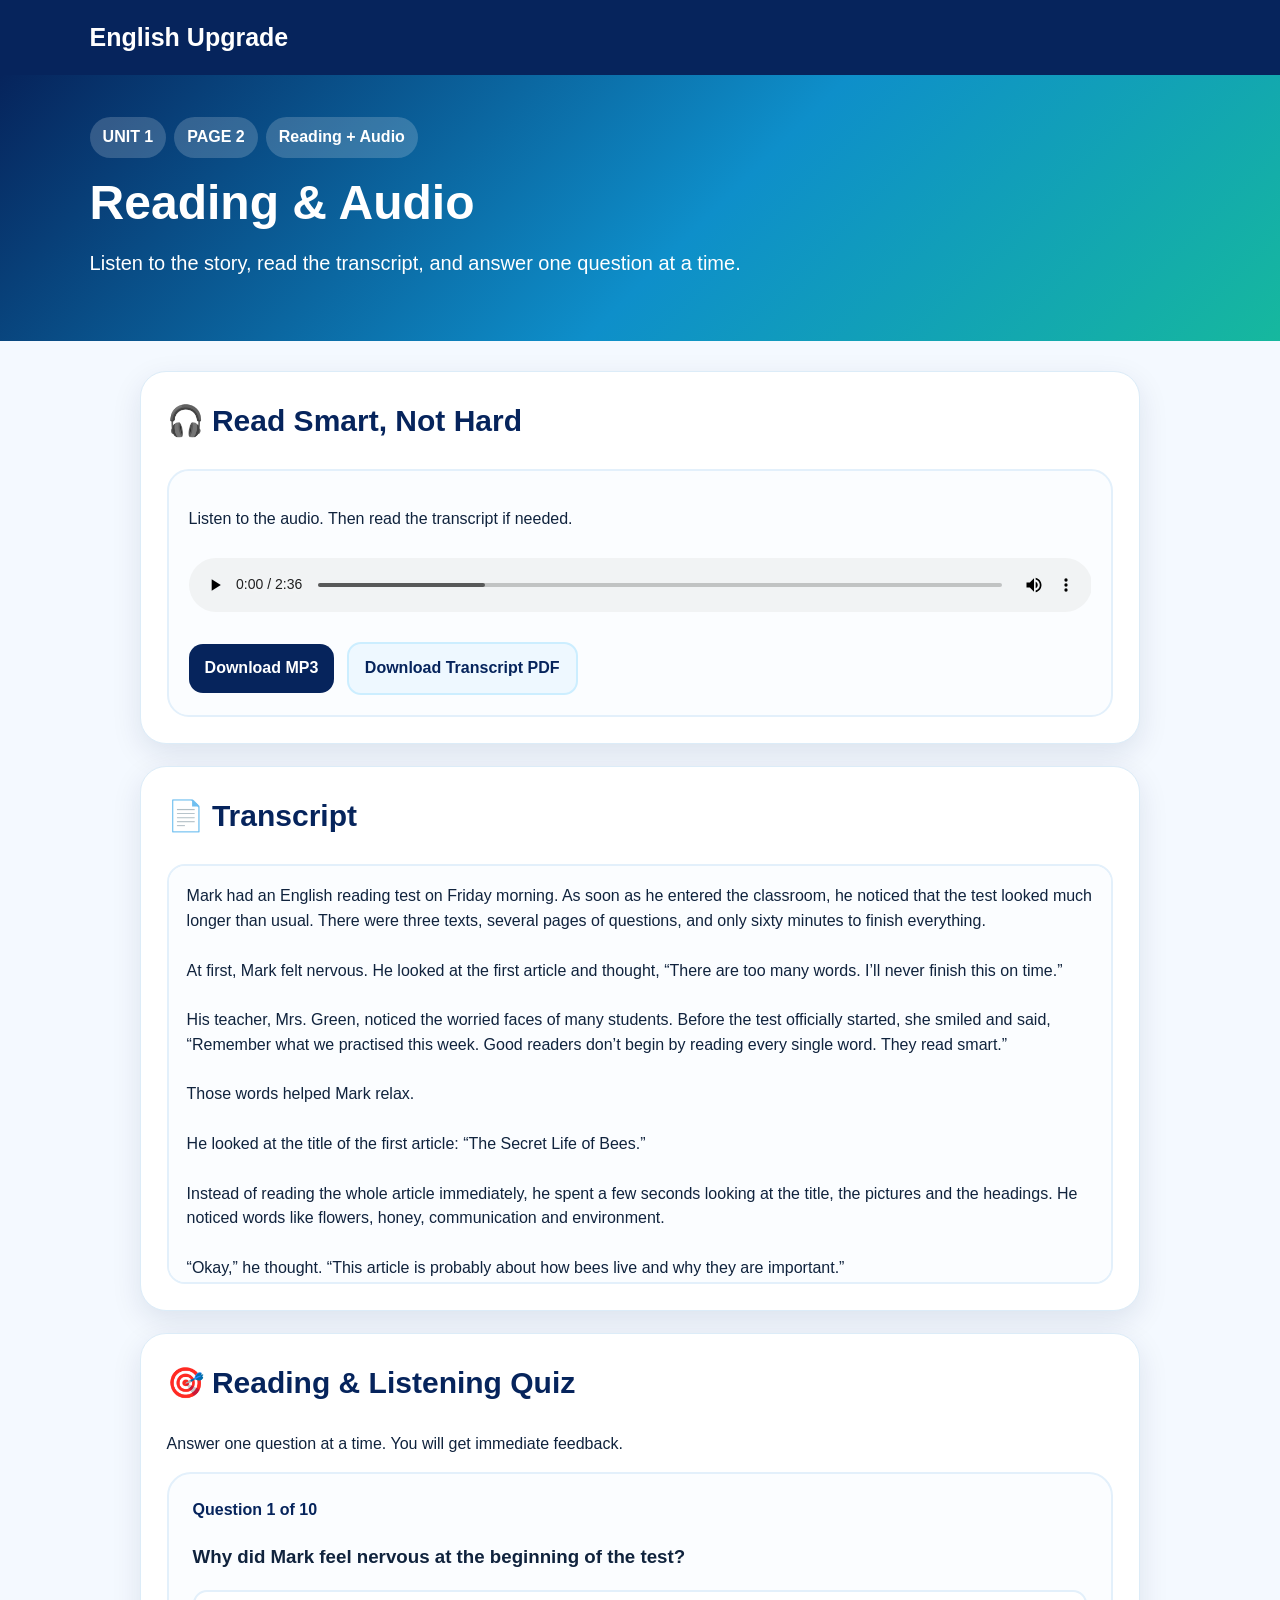
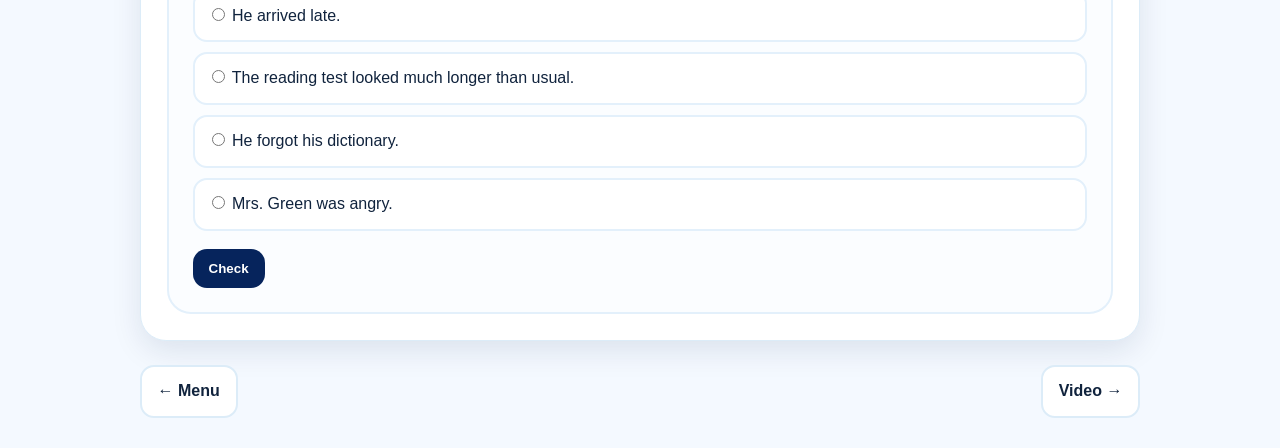
==== unit1/page002-audio.html @ dbffd2be "Add files via upload" ====
<!doctype html>
<html lang="en">
<head><meta charset="utf-8"><meta name="viewport" content="width=device-width, initial-scale=1"><title>U1-002 — Reading & Audio</title><style>
*{box-sizing:border-box}
body{margin:0;font-family:Arial,Helvetica,sans-serif;background:#f4f9ff;color:#10233d;line-height:1.55}
a{text-decoration:none;color:inherit}
.top{background:#06245c;color:white;padding:18px 7vw;font-size:25px;font-weight:900}
.hero{background:linear-gradient(135deg,#06245c,#0e8fca 55%,#16b89e);color:white;padding:42px 7vw}
.pill{display:inline-block;background:rgba(255,255,255,.18);padding:8px 13px;border-radius:999px;font-weight:800;margin:0 8px 10px 0}
.hero h1{font-size:48px;margin:10px 0 8px;line-height:1.05}.hero p{font-size:20px;max-width:790px}
main{max-width:1180px;margin:auto;padding:30px 7vw}
section{background:white;border-radius:26px;padding:26px;box-shadow:0 10px 30px rgba(2,32,75,.10);border:1px solid #dcecf8;margin-bottom:22px}
h2{margin-top:0;color:#06245c;font-size:30px}.card{background:#fbfdff;border:2px solid #e3f0fb;border-radius:22px;padding:20px}
audio{width:100%;margin:10px 0 14px}.btn,button{display:inline-block;border:0;border-radius:14px;padding:12px 16px;font-weight:900;background:#06245c;color:white;margin:8px 8px 0 0;cursor:pointer}
.btn.light,button.light{background:#eef8ff;color:#06245c;border:2px solid #cceeff}
.transcript{max-height:420px;overflow:auto;background:#fbfdff;border:2px solid #e3f0fb;border-radius:18px;padding:18px;white-space:pre-wrap}
.quiz-card{background:#fbfdff;border:2px solid #e3f0fb;border-radius:24px;padding:24px}
.progress{font-weight:900;color:#06245c;margin-bottom:12px}
.option{display:block;background:white;border:2px solid #e3f0fb;border-radius:14px;padding:12px;margin:10px 0;cursor:pointer}
.option:hover{border-color:#10a7a7}
.feedback{font-weight:900;margin-top:14px;padding:12px;border-radius:14px;display:none}
.correct{color:#0b7a3b;background:#eafaf2;border:2px solid #bdeed1}
.wrong{color:#b00020;background:#fff2f2;border:2px solid #ffd1d1}
.score{font-size:22px;font-weight:900;background:#fff8df;border:2px solid #ffe39a;border-radius:18px;padding:16px;margin-top:18px;display:none}
.nav{display:flex;justify-content:space-between;margin-top:24px;gap:12px;flex-wrap:wrap}.small-link{background:white;border:2px solid #dcecf8;border-radius:14px;padding:12px 16px;font-weight:800}
@media(max-width:850px){.hero h1{font-size:36px}main{padding:22px 5vw}}
</style></head>
<body>
<div class="top">English Upgrade</div>
<header class="hero">
<span class="pill">UNIT 1</span><span class="pill">PAGE 2</span><span class="pill">Reading + Audio</span>
<h1>Reading & Audio</h1>
<p>Listen to the story, read the transcript, and answer one question at a time.</p>
</header>
<main>
<section>
<h2>🎧 Read Smart, Not Hard</h2>
<div class="card">
<p>Listen to the audio. Then read the transcript if needed.</p>
<audio controls>
<source src="../assets/audio/u1-002-listening.mp3" type="audio/mpeg">
Your browser does not support the audio element.
</audio>
<a class="btn" href="../assets/audio/u1-002-listening.mp3" download>Download MP3</a>
<a class="btn light" href="../assets/downloads/U1-002_Reading_Audio_Transcript.pdf" download>Download Transcript PDF</a>
</div>
</section>

<section>
<h2>📄 Transcript</h2>
<div class="transcript">Mark had an English reading test on Friday morning. As soon as he entered the classroom, he noticed that the test looked much longer than usual. There were three texts, several pages of questions, and only sixty minutes to finish everything.

At first, Mark felt nervous. He looked at the first article and thought, “There are too many words. I’ll never finish this on time.”

His teacher, Mrs. Green, noticed the worried faces of many students. Before the test officially started, she smiled and said, “Remember what we practised this week. Good readers don’t begin by reading every single word. They read smart.”

Those words helped Mark relax.

He looked at the title of the first article: “The Secret Life of Bees.”

Instead of reading the whole article immediately, he spent a few seconds looking at the title, the pictures and the headings. He noticed words like flowers, honey, communication and environment.

“Okay,” he thought. “This article is probably about how bees live and why they are important.”

Without reading every sentence, he already understood the general topic. That was skimming.

Now Mark turned to the questions. One question asked, “How far can a bee travel in one day?”

Mark smiled. He didn’t need to read the whole article again. He knew he was looking for a number.

His eyes moved quickly across the page until he found the sentence: “A bee may travel up to ten kilometres during a single day while searching for flowers.”

He wrote the answer and continued. That was scanning.

For questions about facts, he used scanning. For questions about the main idea, he used skimming first and careful reading later.

During the break, his friend Daniel admitted that he had translated almost every word.

Mrs. Green explained that good readers know how to find information. They skim when they need the main idea and scan when they need specific details.

By the end of the month, Mark was reading faster, understanding more and feeling much more confident.

He realised that successful readers are not always the students with the biggest vocabulary. Very often, they are simply the students who know when to skim, when to scan, and when to read carefully.</div>
</section>

<section>
<h2>🎯 Reading & Listening Quiz</h2>
<p>Answer one question at a time. You will get immediate feedback.</p>
<div class="quiz-card">
  <div class="progress" id="progress">Question 1 of 10</div>
  <h3 id="questionText"></h3>
  <div id="options"></div>
  <button onclick="checkAnswer()">Check</button>
  <button class="light" onclick="nextQuestion()" id="nextBtn" style="display:none">Next →</button>
  <div id="feedback" class="feedback"></div>
  <div id="score" class="score"></div>
</div>
</section>

<div class="nav"><a class="small-link" href="page002.html">← Menu</a><a class="small-link" href="page002-video.html">Video →</a></div>
</main>

<script>
const questions = [
  {
    q: "Why did Mark feel nervous at the beginning of the test?",
    options: ["He arrived late.", "The reading test looked much longer than usual.", "He forgot his dictionary.", "Mrs. Green was angry."],
    answer: 1,
    exp: "Correct. Mark was nervous because the test had three texts, many questions and only sixty minutes."
  },
  {
    q: "What was the title of the first article?",
    options: ["The Secret Life of Bees", "The History of Flowers", "How to Pass English Tests", "The Life of Daniel"],
    answer: 0,
    exp: "Correct. The first article was called “The Secret Life of Bees”."
  },
  {
    q: "Which words helped Mark predict the topic of the article?",
    options: ["football, results, business", "flowers, honey, communication, environment", "school, homework, grades", "teacher, classroom, exam"],
    answer: 1,
    exp: "Correct. These words helped him understand that the article was about bees."
  },
  {
    q: "What is skimming in this story?",
    options: ["Reading quickly to understand the general topic", "Looking for one exact number", "Translating every word", "Skipping all questions"],
    answer: 0,
    exp: "Correct. Skimming means reading quickly for the main idea."
  },
  {
    q: "What did Mark scan for in the bee article?",
    options: ["A person’s name", "A colour", "A number", "A place"],
    answer: 2,
    exp: "Correct. He needed to find how far a bee can travel in one day."
  },
  {
    q: "How far can a bee travel in one day, according to the text?",
    options: ["One kilometre", "Five kilometres", "Ten kilometres", "Twenty kilometres"],
    answer: 2,
    exp: "Correct. The text says a bee may travel up to ten kilometres."
  },
  {
    q: "What did Daniel do that made the task slower?",
    options: ["He answered too quickly.", "He translated almost every word.", "He ignored all the questions.", "He forgot to write his name."],
    answer: 1,
    exp: "Correct. Daniel translated nearly every word, which made reading much slower."
  },
  {
    q: "What did Mrs. Green say good readers know how to do?",
    options: ["Memorize every text", "Find information", "Avoid hard texts", "Write faster than others"],
    answer: 1,
    exp: "Correct. Mrs. Green explained that good readers know how to find information."
  },
  {
    q: "When should Mark use scanning?",
    options: ["When he needs the main idea", "When he needs specific details", "When he wants to read for fun", "When he writes a composition"],
    answer: 1,
    exp: "Correct. Scanning is used for specific details such as dates, names or numbers."
  },
  {
    q: "What is the main message of the story?",
    options: ["Long texts are impossible.", "Students should always translate everything.", "Good reading strategies make reading easier.", "Vocabulary is the only important skill."],
    answer: 2,
    exp: "Correct. The story shows that smart strategies make long texts easier."
  }
];

let current = 0;
let checked = false;
let score = 0;

function renderQuestion(){
  checked = false;
  document.getElementById("feedback").style.display = "none";
  document.getElementById("nextBtn").style.display = "none";
  document.getElementById("progress").textContent = "Question " + (current + 1) + " of " + questions.length;
  document.getElementById("questionText").textContent = questions[current].q;
  const options = document.getElementById("options");
  options.innerHTML = "";
  questions[current].options.forEach((opt, i) => {
    const label = document.createElement("label");
    label.className = "option";
    label.innerHTML = `<input type="radio" name="answer" value="${i}"> ${opt}`;
    options.appendChild(label);
  });
}

function checkAnswer(){
  if(checked) return;
  const selected = document.querySelector('input[name="answer"]:checked');
  const fb = document.getElementById("feedback");
  if(!selected){
    fb.className = "feedback wrong";
    fb.textContent = "Choose an answer first.";
    fb.style.display = "block";
    return;
  }
  checked = true;
  const isCorrect = Number(selected.value) === questions[current].answer;
  if(isCorrect){
    score++;
    fb.className = "feedback correct";
    fb.textContent = "✅ " + questions[current].exp;
  } else {
    fb.className = "feedback wrong";
    fb.textContent = "❌ Not quite. " + questions[current].exp;
  }
  fb.style.display = "block";
  document.getElementById("nextBtn").style.display = "inline-block";
}

function nextQuestion(){
  current++;
  if(current >= questions.length){
    document.querySelector(".quiz-card").innerHTML = `<div class="score" style="display:block">Your score: ${score} / ${questions.length} (${Math.round(score/questions.length*100)}%).<br>${score >= 8 ? "Excellent! Continue to the next section." : "Listen again and try once more."}</div><button onclick="location.reload()">Try again</button>`;
  } else {
    renderQuestion();
  }
}

renderQuestion();
</script>
</body>
</html>
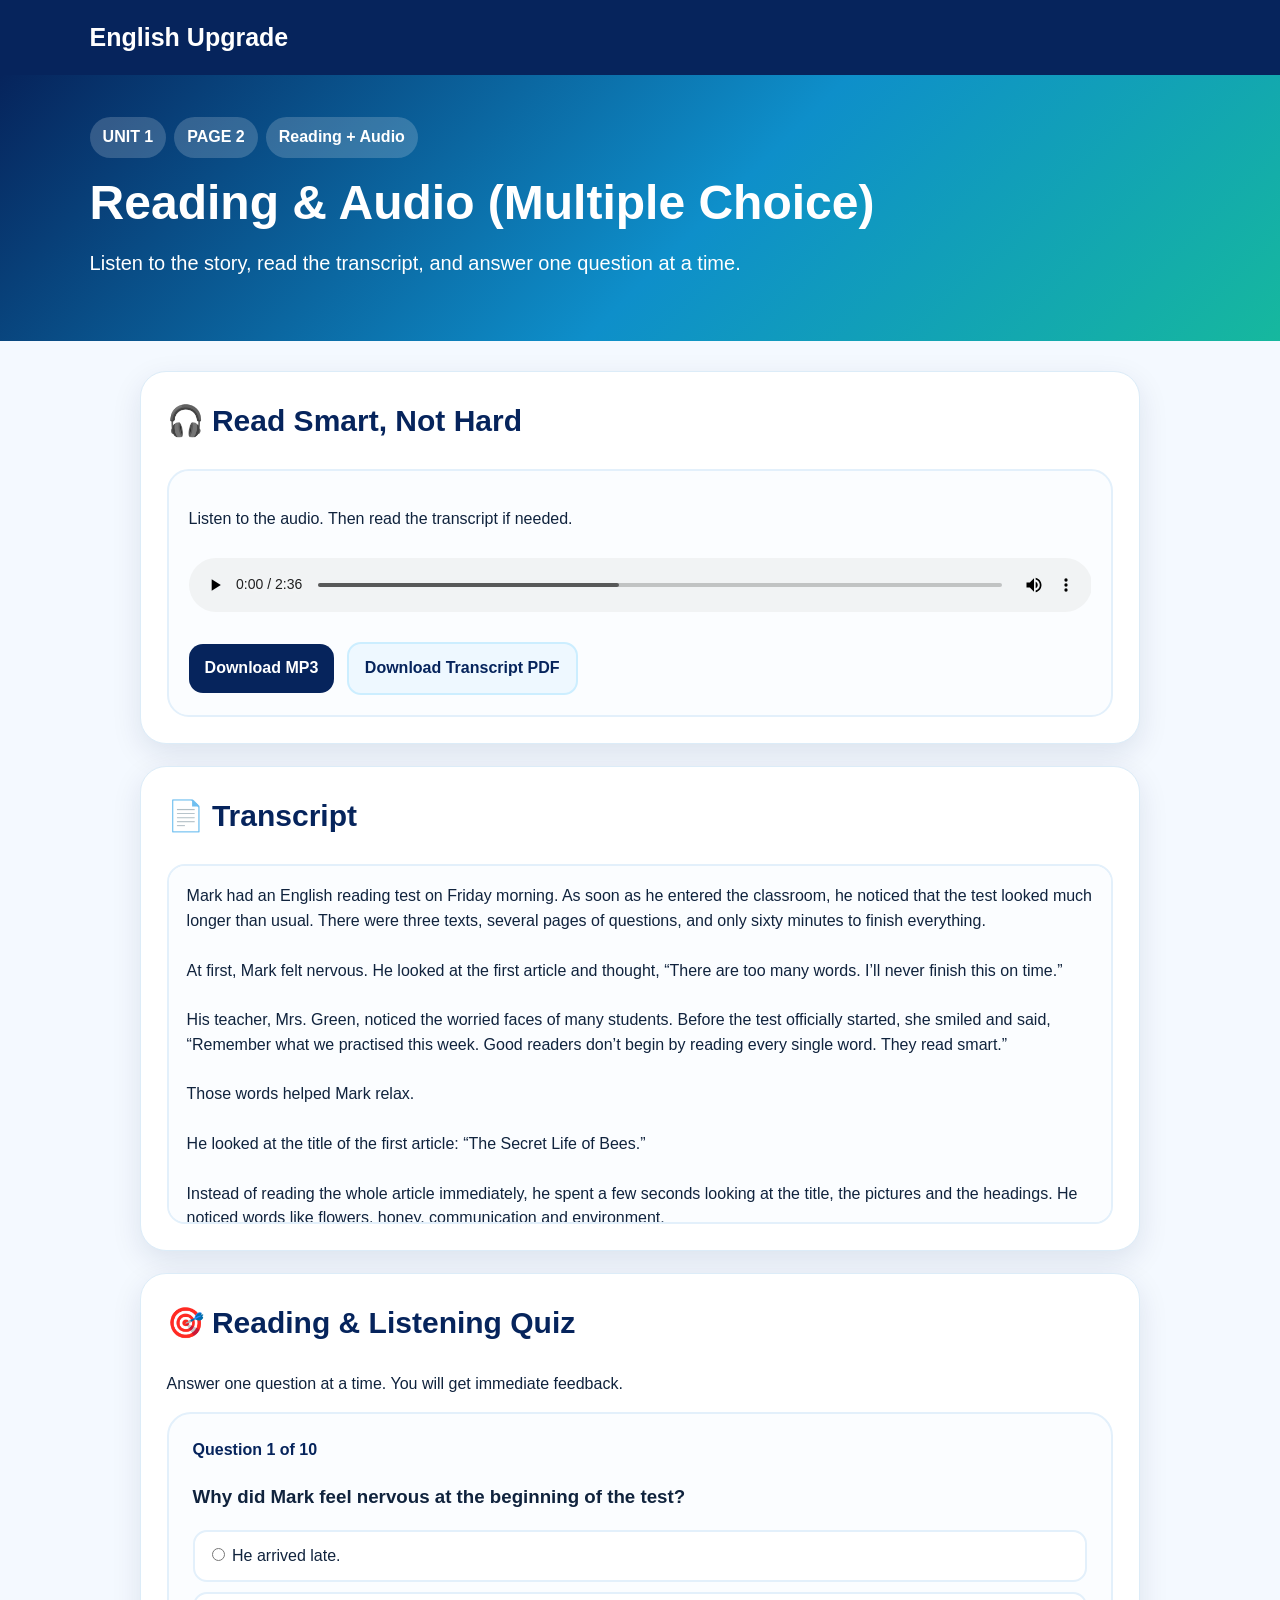
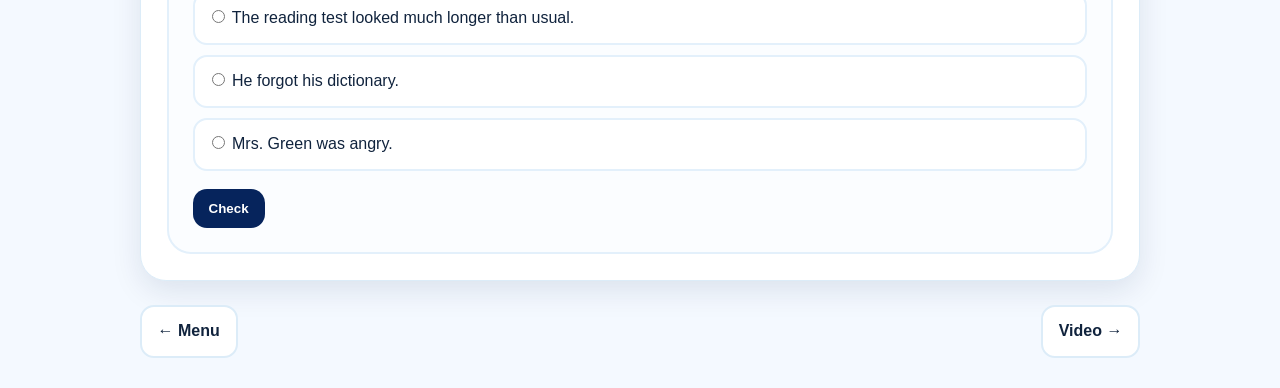
==== commit eebbc5c2: "Add files via upload" ====
--- a/unit1/page002-audio.html
+++ b/unit1/page002-audio.html
@@ -13,11 +13,12 @@
 h2{margin-top:0;color:#06245c;font-size:30px}.card{background:#fbfdff;border:2px solid #e3f0fb;border-radius:22px;padding:20px}
 audio{width:100%;margin:10px 0 14px}.btn,button{display:inline-block;border:0;border-radius:14px;padding:12px 16px;font-weight:900;background:#06245c;color:white;margin:8px 8px 0 0;cursor:pointer}
 .btn.light,button.light{background:#eef8ff;color:#06245c;border:2px solid #cceeff}
-.transcript{max-height:420px;overflow:auto;background:#fbfdff;border:2px solid #e3f0fb;border-radius:18px;padding:18px;white-space:pre-wrap}
+.transcript{max-height:360px;overflow:auto;background:#fbfdff;border:2px solid #e3f0fb;border-radius:18px;padding:18px;white-space:pre-wrap}
 .quiz-card{background:#fbfdff;border:2px solid #e3f0fb;border-radius:24px;padding:24px}
 .progress{font-weight:900;color:#06245c;margin-bottom:12px}
 .option{display:block;background:white;border:2px solid #e3f0fb;border-radius:14px;padding:12px;margin:10px 0;cursor:pointer}
 .option:hover{border-color:#10a7a7}
+input[type=text], textarea{width:100%;border:2px solid #e3f0fb;border-radius:14px;padding:12px;font:inherit;margin:8px 0}
 .feedback{font-weight:900;margin-top:14px;padding:12px;border-radius:14px;display:none}
 .correct{color:#0b7a3b;background:#eafaf2;border:2px solid #bdeed1}
 .wrong{color:#b00020;background:#fff2f2;border:2px solid #ffd1d1}
@@ -29,7 +30,7 @@
 <div class="top">English Upgrade</div>
 <header class="hero">
 <span class="pill">UNIT 1</span><span class="pill">PAGE 2</span><span class="pill">Reading + Audio</span>
-<h1>Reading & Audio</h1>
+<h1>Reading & Audio (Multiple Choice)</h1>
 <p>Listen to the story, read the transcript, and answer one question at a time.</p>
 </header>
 <main>
@@ -37,18 +38,12 @@
 <h2>🎧 Read Smart, Not Hard</h2>
 <div class="card">
 <p>Listen to the audio. Then read the transcript if needed.</p>
-<audio controls>
-<source src="../assets/audio/u1-002-listening.mp3" type="audio/mpeg">
-Your browser does not support the audio element.
-</audio>
+<audio controls><source src="../assets/audio/u1-002-listening.mp3" type="audio/mpeg">Your browser does not support the audio element.</audio>
 <a class="btn" href="../assets/audio/u1-002-listening.mp3" download>Download MP3</a>
 <a class="btn light" href="../assets/downloads/U1-002_Reading_Audio_Transcript.pdf" download>Download Transcript PDF</a>
 </div>
 </section>
-
-<section>
-<h2>📄 Transcript</h2>
-<div class="transcript">Mark had an English reading test on Friday morning. As soon as he entered the classroom, he noticed that the test looked much longer than usual. There were three texts, several pages of questions, and only sixty minutes to finish everything.
+<section><h2>📄 Transcript</h2><div class="transcript">Mark had an English reading test on Friday morning. As soon as he entered the classroom, he noticed that the test looked much longer than usual. There were three texts, several pages of questions, and only sixty minutes to finish everything.
 
 At first, Mark felt nervous. He looked at the first article and thought, “There are too many words. I’ll never finish this on time.”
 
@@ -80,144 +75,71 @@
 
 By the end of the month, Mark was reading faster, understanding more and feeling much more confident.
 
-He realised that successful readers are not always the students with the biggest vocabulary. Very often, they are simply the students who know when to skim, when to scan, and when to read carefully.</div>
-</section>
-
+He realised that successful readers are not always the students with the biggest vocabulary. Very often, they are simply the students who know when to skim, when to scan, and when to read carefully.</div></section>
 <section>
 <h2>🎯 Reading & Listening Quiz</h2>
 <p>Answer one question at a time. You will get immediate feedback.</p>
 <div class="quiz-card">
-  <div class="progress" id="progress">Question 1 of 10</div>
-  <h3 id="questionText"></h3>
-  <div id="options"></div>
-  <button onclick="checkAnswer()">Check</button>
-  <button class="light" onclick="nextQuestion()" id="nextBtn" style="display:none">Next →</button>
-  <div id="feedback" class="feedback"></div>
-  <div id="score" class="score"></div>
+<div class="progress" id="progress"></div>
+<h3 id="questionText"></h3>
+<div id="answerArea"></div>
+<button onclick="checkAnswer()">Check</button>
+<button class="light" onclick="nextQuestion()" id="nextBtn" style="display:none">Next →</button>
+<div id="feedback" class="feedback"></div>
+<div id="score" class="score"></div>
 </div>
 </section>
-
 <div class="nav"><a class="small-link" href="page002.html">← Menu</a><a class="small-link" href="page002-video.html">Video →</a></div>
 </main>
-
 <script>
-const questions = [
-  {
-    q: "Why did Mark feel nervous at the beginning of the test?",
-    options: ["He arrived late.", "The reading test looked much longer than usual.", "He forgot his dictionary.", "Mrs. Green was angry."],
-    answer: 1,
-    exp: "Correct. Mark was nervous because the test had three texts, many questions and only sixty minutes."
-  },
-  {
-    q: "What was the title of the first article?",
-    options: ["The Secret Life of Bees", "The History of Flowers", "How to Pass English Tests", "The Life of Daniel"],
-    answer: 0,
-    exp: "Correct. The first article was called “The Secret Life of Bees”."
-  },
-  {
-    q: "Which words helped Mark predict the topic of the article?",
-    options: ["football, results, business", "flowers, honey, communication, environment", "school, homework, grades", "teacher, classroom, exam"],
-    answer: 1,
-    exp: "Correct. These words helped him understand that the article was about bees."
-  },
-  {
-    q: "What is skimming in this story?",
-    options: ["Reading quickly to understand the general topic", "Looking for one exact number", "Translating every word", "Skipping all questions"],
-    answer: 0,
-    exp: "Correct. Skimming means reading quickly for the main idea."
-  },
-  {
-    q: "What did Mark scan for in the bee article?",
-    options: ["A person’s name", "A colour", "A number", "A place"],
-    answer: 2,
-    exp: "Correct. He needed to find how far a bee can travel in one day."
-  },
-  {
-    q: "How far can a bee travel in one day, according to the text?",
-    options: ["One kilometre", "Five kilometres", "Ten kilometres", "Twenty kilometres"],
-    answer: 2,
-    exp: "Correct. The text says a bee may travel up to ten kilometres."
-  },
-  {
-    q: "What did Daniel do that made the task slower?",
-    options: ["He answered too quickly.", "He translated almost every word.", "He ignored all the questions.", "He forgot to write his name."],
-    answer: 1,
-    exp: "Correct. Daniel translated nearly every word, which made reading much slower."
-  },
-  {
-    q: "What did Mrs. Green say good readers know how to do?",
-    options: ["Memorize every text", "Find information", "Avoid hard texts", "Write faster than others"],
-    answer: 1,
-    exp: "Correct. Mrs. Green explained that good readers know how to find information."
-  },
-  {
-    q: "When should Mark use scanning?",
-    options: ["When he needs the main idea", "When he needs specific details", "When he wants to read for fun", "When he writes a composition"],
-    answer: 1,
-    exp: "Correct. Scanning is used for specific details such as dates, names or numbers."
-  },
-  {
-    q: "What is the main message of the story?",
-    options: ["Long texts are impossible.", "Students should always translate everything.", "Good reading strategies make reading easier.", "Vocabulary is the only important skill."],
-    answer: 2,
-    exp: "Correct. The story shows that smart strategies make long texts easier."
-  }
-];
-
-let current = 0;
-let checked = false;
-let score = 0;
-
+const questions = [{"type": "mc", "q": "Why did Mark feel nervous at the beginning of the test?", "options": ["He arrived late.", "The reading test looked much longer than usual.", "He forgot his dictionary.", "Mrs. Green was angry."], "answer": 1, "exp": "Mark saw three texts, many questions and only sixty minutes."}, {"type": "mc", "q": "What was the title of the first article?", "options": ["The Secret Life of Bees", "The History of Flowers", "How to Pass English Tests", "The Life of Daniel"], "answer": 0, "exp": "The article was called “The Secret Life of Bees”."}, {"type": "mc", "q": "Which words helped Mark predict the topic?", "options": ["football, results, business", "flowers, honey, communication, environment", "school, homework, grades", "teacher, classroom, exam"], "answer": 1, "exp": "These words pointed to bees and their importance."}, {"type": "mc", "q": "What is skimming in this story?", "options": ["Reading quickly to understand the general topic", "Looking for one exact number", "Translating every word", "Skipping all questions"], "answer": 0, "exp": "Skimming is reading quickly for the main idea."}, {"type": "mc", "q": "What did Mark scan for in the bee article?", "options": ["A person’s name", "A colour", "A number", "A place"], "answer": 2, "exp": "He needed a number: how far a bee can travel."}, {"type": "mc", "q": "How far can a bee travel in one day?", "options": ["One kilometre", "Five kilometres", "Ten kilometres", "Twenty kilometres"], "answer": 2, "exp": "The text says up to ten kilometres."}, {"type": "mc", "q": "What mistake did Daniel make?", "options": ["He answered too quickly.", "He translated almost every word.", "He ignored all questions.", "He forgot to write his name."], "answer": 1, "exp": "Daniel translated nearly every word, which slowed him down."}, {"type": "mc", "q": "What did Mrs. Green say good readers know how to do?", "options": ["Memorize every text", "Find information", "Avoid hard texts", "Write faster than others"], "answer": 1, "exp": "She said good readers know how to find information."}, {"type": "mc", "q": "When should Mark use scanning?", "options": ["When he needs the main idea", "When he needs specific details", "When he wants to read for fun", "When he writes a composition"], "answer": 1, "exp": "Scanning is for specific information."}, {"type": "mc", "q": "What is the main message of the story?", "options": ["Long texts are impossible.", "Students should translate everything.", "Good reading strategies make reading easier.", "Vocabulary is the only important skill."], "answer": 2, "exp": "The story shows that strategies make reading easier."}];
+let current = 0, checked = false, score = 0;
+function norm(s){return (s||"").toLowerCase().trim().replace(/[.,!?]/g,"");}
 function renderQuestion(){
-  checked = false;
-  document.getElementById("feedback").style.display = "none";
-  document.getElementById("nextBtn").style.display = "none";
-  document.getElementById("progress").textContent = "Question " + (current + 1) + " of " + questions.length;
-  document.getElementById("questionText").textContent = questions[current].q;
-  const options = document.getElementById("options");
-  options.innerHTML = "";
-  questions[current].options.forEach((opt, i) => {
-    const label = document.createElement("label");
-    label.className = "option";
-    label.innerHTML = `<input type="radio" name="answer" value="${i}"> ${opt}`;
-    options.appendChild(label);
-  });
+ checked=false;
+ document.getElementById("feedback").style.display="none";
+ document.getElementById("nextBtn").style.display="none";
+ const q=questions[current];
+ document.getElementById("progress").textContent="Question "+(current+1)+" of "+questions.length;
+ document.getElementById("questionText").textContent=q.q;
+ const area=document.getElementById("answerArea");
+ area.innerHTML="";
+ if(q.type==="mc"){
+   q.options.forEach((opt,i)=>{const label=document.createElement("label"); label.className="option"; label.innerHTML=`<input type="radio" name="answer" value="${i}"> ${opt}`; area.appendChild(label);});
+ } else if(q.type==="typed"){
+   area.innerHTML='<input type="text" id="typedAnswer" placeholder="Type your answer here">';
+ } else {
+   area.innerHTML='<textarea id="typedAnswer" placeholder="Write 1–2 sentences"></textarea>';
+ }
 }
-
 function checkAnswer(){
-  if(checked) return;
-  const selected = document.querySelector('input[name="answer"]:checked');
-  const fb = document.getElementById("feedback");
-  if(!selected){
-    fb.className = "feedback wrong";
-    fb.textContent = "Choose an answer first.";
-    fb.style.display = "block";
-    return;
-  }
-  checked = true;
-  const isCorrect = Number(selected.value) === questions[current].answer;
-  if(isCorrect){
-    score++;
-    fb.className = "feedback correct";
-    fb.textContent = "✅ " + questions[current].exp;
-  } else {
-    fb.className = "feedback wrong";
-    fb.textContent = "❌ Not quite. " + questions[current].exp;
-  }
-  fb.style.display = "block";
-  document.getElementById("nextBtn").style.display = "inline-block";
+ if(checked)return;
+ const q=questions[current], fb=document.getElementById("feedback");
+ let ok=false;
+ if(q.type==="mc"){
+   const selected=document.querySelector('input[name="answer"]:checked');
+   if(!selected){fb.className="feedback wrong";fb.textContent="Choose an answer first.";fb.style.display="block";return;}
+   ok=Number(selected.value)===q.answer;
+ } else if(q.type==="typed"){
+   const value=norm(document.getElementById("typedAnswer").value);
+   ok=q.answers.some(a=>value.includes(norm(a)));
+   if(!value){fb.className="feedback wrong";fb.textContent="Type your answer first.";fb.style.display="block";return;}
+ } else {
+   const value=norm(document.getElementById("typedAnswer").value);
+   ok=q.keywords.filter(k=>value.includes(norm(k))).length>=2;
+   if(!value){fb.className="feedback wrong";fb.textContent="Type your answer first.";fb.style.display="block";return;}
+ }
+ checked=true;
+ if(ok){score++;fb.className="feedback correct";fb.textContent="✅ Correct. "+q.exp;}
+ else{fb.className="feedback wrong";fb.textContent="❌ Not quite. "+q.exp;}
+ fb.style.display="block";document.getElementById("nextBtn").style.display="inline-block";
 }
-
 function nextQuestion(){
-  current++;
-  if(current >= questions.length){
-    document.querySelector(".quiz-card").innerHTML = `<div class="score" style="display:block">Your score: ${score} / ${questions.length} (${Math.round(score/questions.length*100)}%).<br>${score >= 8 ? "Excellent! Continue to the next section." : "Listen again and try once more."}</div><button onclick="location.reload()">Try again</button>`;
-  } else {
-    renderQuestion();
-  }
+ current++;
+ if(current>=questions.length){
+  document.querySelector(".quiz-card").innerHTML=`<div class="score" style="display:block">Your score: ${score} / ${questions.length} (${Math.round(score/questions.length*100)}%).<br>${score/questions.length>=0.8?"Excellent!":"Listen again and try once more."}</div><button onclick="location.reload()">Try again</button>`;
+ } else renderQuestion();
 }
-
 renderQuestion();
 </script>
-</body>
-</html>+</body></html>
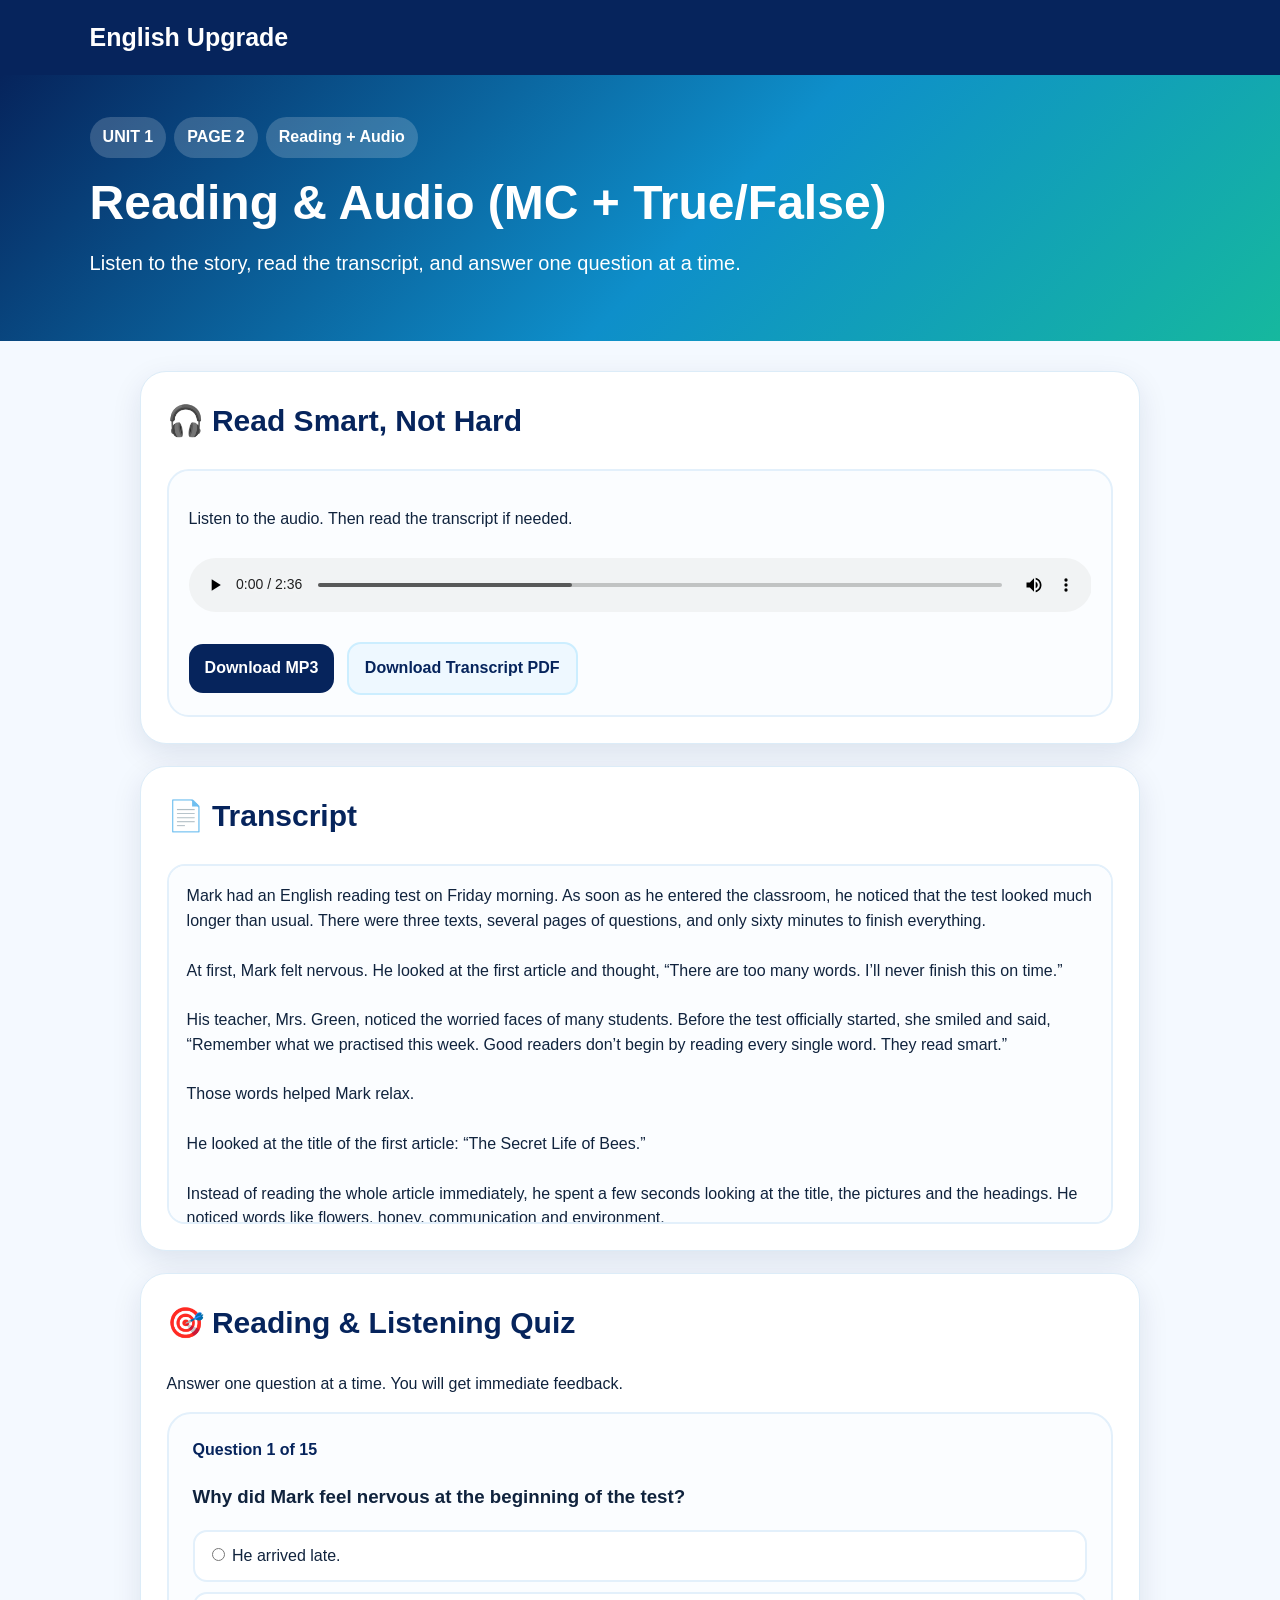
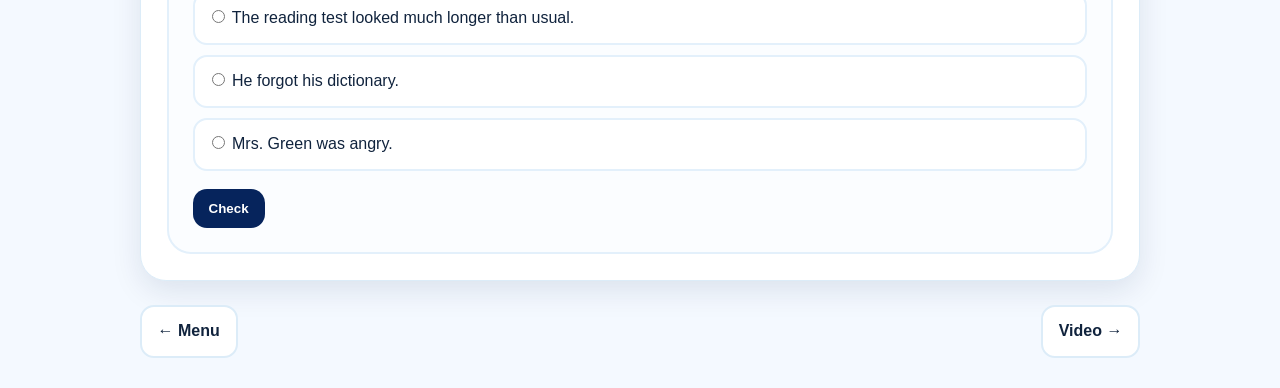
==== commit e26ea147: "Add files via upload" ====
--- a/unit1/page002-audio.html
+++ b/unit1/page002-audio.html
@@ -30,7 +30,7 @@
 <div class="top">English Upgrade</div>
 <header class="hero">
 <span class="pill">UNIT 1</span><span class="pill">PAGE 2</span><span class="pill">Reading + Audio</span>
-<h1>Reading & Audio (Multiple Choice)</h1>
+<h1>Reading & Audio (MC + True/False)</h1>
 <p>Listen to the story, read the transcript, and answer one question at a time.</p>
 </header>
 <main>
@@ -92,7 +92,7 @@
 <div class="nav"><a class="small-link" href="page002.html">← Menu</a><a class="small-link" href="page002-video.html">Video →</a></div>
 </main>
 <script>
-const questions = [{"type": "mc", "q": "Why did Mark feel nervous at the beginning of the test?", "options": ["He arrived late.", "The reading test looked much longer than usual.", "He forgot his dictionary.", "Mrs. Green was angry."], "answer": 1, "exp": "Mark saw three texts, many questions and only sixty minutes."}, {"type": "mc", "q": "What was the title of the first article?", "options": ["The Secret Life of Bees", "The History of Flowers", "How to Pass English Tests", "The Life of Daniel"], "answer": 0, "exp": "The article was called “The Secret Life of Bees”."}, {"type": "mc", "q": "Which words helped Mark predict the topic?", "options": ["football, results, business", "flowers, honey, communication, environment", "school, homework, grades", "teacher, classroom, exam"], "answer": 1, "exp": "These words pointed to bees and their importance."}, {"type": "mc", "q": "What is skimming in this story?", "options": ["Reading quickly to understand the general topic", "Looking for one exact number", "Translating every word", "Skipping all questions"], "answer": 0, "exp": "Skimming is reading quickly for the main idea."}, {"type": "mc", "q": "What did Mark scan for in the bee article?", "options": ["A person’s name", "A colour", "A number", "A place"], "answer": 2, "exp": "He needed a number: how far a bee can travel."}, {"type": "mc", "q": "How far can a bee travel in one day?", "options": ["One kilometre", "Five kilometres", "Ten kilometres", "Twenty kilometres"], "answer": 2, "exp": "The text says up to ten kilometres."}, {"type": "mc", "q": "What mistake did Daniel make?", "options": ["He answered too quickly.", "He translated almost every word.", "He ignored all questions.", "He forgot to write his name."], "answer": 1, "exp": "Daniel translated nearly every word, which slowed him down."}, {"type": "mc", "q": "What did Mrs. Green say good readers know how to do?", "options": ["Memorize every text", "Find information", "Avoid hard texts", "Write faster than others"], "answer": 1, "exp": "She said good readers know how to find information."}, {"type": "mc", "q": "When should Mark use scanning?", "options": ["When he needs the main idea", "When he needs specific details", "When he wants to read for fun", "When he writes a composition"], "answer": 1, "exp": "Scanning is for specific information."}, {"type": "mc", "q": "What is the main message of the story?", "options": ["Long texts are impossible.", "Students should translate everything.", "Good reading strategies make reading easier.", "Vocabulary is the only important skill."], "answer": 2, "exp": "The story shows that strategies make reading easier."}];
+const questions = [{"type": "mc", "q": "Why did Mark feel nervous at the beginning of the test?", "options": ["He arrived late.", "The reading test looked much longer than usual.", "He forgot his dictionary.", "Mrs. Green was angry."], "answer": 1, "exp": "Mark saw three texts, many questions and only sixty minutes."}, {"type": "mc", "q": "What was the title of the first article?", "options": ["The Secret Life of Bees", "The History of Flowers", "How to Pass English Tests", "The Life of Daniel"], "answer": 0, "exp": "The article was called “The Secret Life of Bees”."}, {"type": "mc", "q": "Which words helped Mark predict the topic?", "options": ["football, results, business", "flowers, honey, communication, environment", "school, homework, grades", "teacher, classroom, exam"], "answer": 1, "exp": "These words pointed to bees and their importance."}, {"type": "mc", "q": "What is skimming in this story?", "options": ["Reading quickly to understand the general topic", "Looking for one exact number", "Translating every word", "Skipping all questions"], "answer": 0, "exp": "Skimming is reading quickly for the main idea."}, {"type": "mc", "q": "What did Mark scan for in the bee article?", "options": ["A person’s name", "A colour", "A number", "A place"], "answer": 2, "exp": "He needed a number: how far a bee can travel."}, {"type": "mc", "q": "How far can a bee travel in one day?", "options": ["One kilometre", "Five kilometres", "Ten kilometres", "Twenty kilometres"], "answer": 2, "exp": "The text says up to ten kilometres."}, {"type": "mc", "q": "What mistake did Daniel make?", "options": ["He answered too quickly.", "He translated almost every word.", "He ignored all questions.", "He forgot to write his name."], "answer": 1, "exp": "Daniel translated nearly every word, which slowed him down."}, {"type": "mc", "q": "What did Mrs. Green say good readers know how to do?", "options": ["Memorize every text", "Find information", "Avoid hard texts", "Write faster than others"], "answer": 1, "exp": "She said good readers know how to find information."}, {"type": "mc", "q": "When should Mark use scanning?", "options": ["When he needs the main idea", "When he needs specific details", "When he wants to read for fun", "When he writes a composition"], "answer": 1, "exp": "Scanning is for specific information."}, {"type": "mc", "q": "What is the main message of the story?", "options": ["Long texts are impossible.", "Students should translate everything.", "Good reading strategies make reading easier.", "Vocabulary is the only important skill."], "answer": 2, "exp": "The story shows that strategies make reading easier."}, {"type": "mc", "q": "Mark had only thirty minutes to finish the test.", "options": ["True", "False"], "answer": 1, "exp": "He had sixty minutes."}, {"type": "mc", "q": "Mark used skimming before reading the whole article.", "options": ["True", "False"], "answer": 0, "exp": "He looked at the title, pictures and headings first."}, {"type": "mc", "q": "Scanning helped Mark find a number in the article.", "options": ["True", "False"], "answer": 0, "exp": "He scanned for how far a bee can travel."}, {"type": "mc", "q": "Daniel finished faster because he translated every word.", "options": ["True", "False"], "answer": 1, "exp": "Translating every word made him slower."}, {"type": "mc", "q": "By the end of the month, Mark felt more confident.", "options": ["True", "False"], "answer": 0, "exp": "The story says he felt much more confident."}];
 let current = 0, checked = false, score = 0;
 function norm(s){return (s||"").toLowerCase().trim().replace(/[.,!?]/g,"");}
 function renderQuestion(){
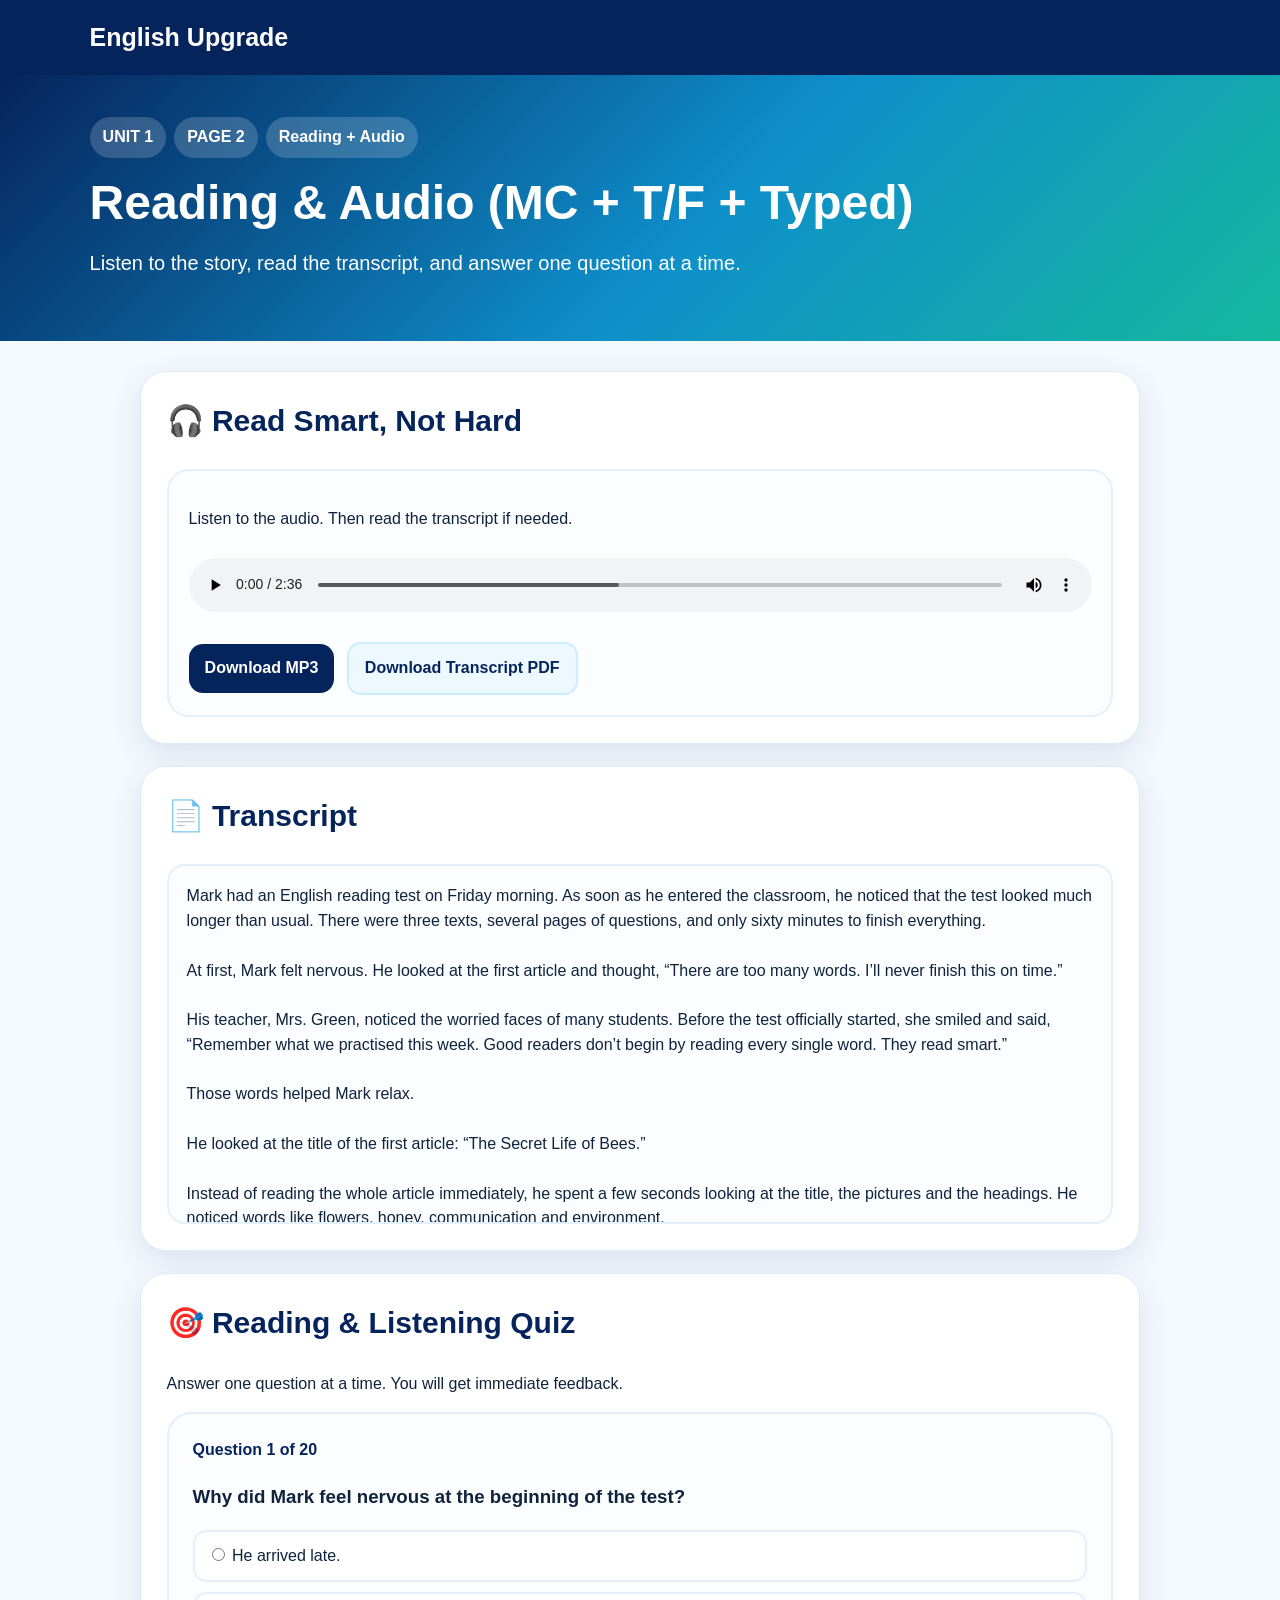
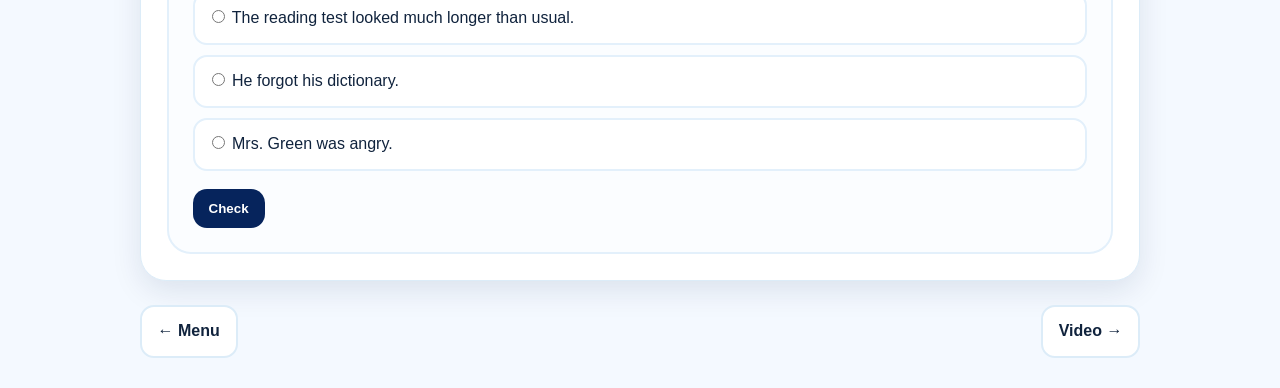
==== commit 8a97ce1f: "Add files via upload" ====
--- a/unit1/page002-audio.html
+++ b/unit1/page002-audio.html
@@ -30,7 +30,7 @@
 <div class="top">English Upgrade</div>
 <header class="hero">
 <span class="pill">UNIT 1</span><span class="pill">PAGE 2</span><span class="pill">Reading + Audio</span>
-<h1>Reading & Audio (MC + True/False)</h1>
+<h1>Reading & Audio (MC + T/F + Typed)</h1>
 <p>Listen to the story, read the transcript, and answer one question at a time.</p>
 </header>
 <main>
@@ -92,7 +92,7 @@
 <div class="nav"><a class="small-link" href="page002.html">← Menu</a><a class="small-link" href="page002-video.html">Video →</a></div>
 </main>
 <script>
-const questions = [{"type": "mc", "q": "Why did Mark feel nervous at the beginning of the test?", "options": ["He arrived late.", "The reading test looked much longer than usual.", "He forgot his dictionary.", "Mrs. Green was angry."], "answer": 1, "exp": "Mark saw three texts, many questions and only sixty minutes."}, {"type": "mc", "q": "What was the title of the first article?", "options": ["The Secret Life of Bees", "The History of Flowers", "How to Pass English Tests", "The Life of Daniel"], "answer": 0, "exp": "The article was called “The Secret Life of Bees”."}, {"type": "mc", "q": "Which words helped Mark predict the topic?", "options": ["football, results, business", "flowers, honey, communication, environment", "school, homework, grades", "teacher, classroom, exam"], "answer": 1, "exp": "These words pointed to bees and their importance."}, {"type": "mc", "q": "What is skimming in this story?", "options": ["Reading quickly to understand the general topic", "Looking for one exact number", "Translating every word", "Skipping all questions"], "answer": 0, "exp": "Skimming is reading quickly for the main idea."}, {"type": "mc", "q": "What did Mark scan for in the bee article?", "options": ["A person’s name", "A colour", "A number", "A place"], "answer": 2, "exp": "He needed a number: how far a bee can travel."}, {"type": "mc", "q": "How far can a bee travel in one day?", "options": ["One kilometre", "Five kilometres", "Ten kilometres", "Twenty kilometres"], "answer": 2, "exp": "The text says up to ten kilometres."}, {"type": "mc", "q": "What mistake did Daniel make?", "options": ["He answered too quickly.", "He translated almost every word.", "He ignored all questions.", "He forgot to write his name."], "answer": 1, "exp": "Daniel translated nearly every word, which slowed him down."}, {"type": "mc", "q": "What did Mrs. Green say good readers know how to do?", "options": ["Memorize every text", "Find information", "Avoid hard texts", "Write faster than others"], "answer": 1, "exp": "She said good readers know how to find information."}, {"type": "mc", "q": "When should Mark use scanning?", "options": ["When he needs the main idea", "When he needs specific details", "When he wants to read for fun", "When he writes a composition"], "answer": 1, "exp": "Scanning is for specific information."}, {"type": "mc", "q": "What is the main message of the story?", "options": ["Long texts are impossible.", "Students should translate everything.", "Good reading strategies make reading easier.", "Vocabulary is the only important skill."], "answer": 2, "exp": "The story shows that strategies make reading easier."}, {"type": "mc", "q": "Mark had only thirty minutes to finish the test.", "options": ["True", "False"], "answer": 1, "exp": "He had sixty minutes."}, {"type": "mc", "q": "Mark used skimming before reading the whole article.", "options": ["True", "False"], "answer": 0, "exp": "He looked at the title, pictures and headings first."}, {"type": "mc", "q": "Scanning helped Mark find a number in the article.", "options": ["True", "False"], "answer": 0, "exp": "He scanned for how far a bee can travel."}, {"type": "mc", "q": "Daniel finished faster because he translated every word.", "options": ["True", "False"], "answer": 1, "exp": "Translating every word made him slower."}, {"type": "mc", "q": "By the end of the month, Mark felt more confident.", "options": ["True", "False"], "answer": 0, "exp": "The story says he felt much more confident."}];
+const questions = [{"type": "mc", "q": "Why did Mark feel nervous at the beginning of the test?", "options": ["He arrived late.", "The reading test looked much longer than usual.", "He forgot his dictionary.", "Mrs. Green was angry."], "answer": 1, "exp": "Mark saw three texts, many questions and only sixty minutes."}, {"type": "mc", "q": "What was the title of the first article?", "options": ["The Secret Life of Bees", "The History of Flowers", "How to Pass English Tests", "The Life of Daniel"], "answer": 0, "exp": "The article was called “The Secret Life of Bees”."}, {"type": "mc", "q": "Which words helped Mark predict the topic?", "options": ["football, results, business", "flowers, honey, communication, environment", "school, homework, grades", "teacher, classroom, exam"], "answer": 1, "exp": "These words pointed to bees and their importance."}, {"type": "mc", "q": "What is skimming in this story?", "options": ["Reading quickly to understand the general topic", "Looking for one exact number", "Translating every word", "Skipping all questions"], "answer": 0, "exp": "Skimming is reading quickly for the main idea."}, {"type": "mc", "q": "What did Mark scan for in the bee article?", "options": ["A person’s name", "A colour", "A number", "A place"], "answer": 2, "exp": "He needed a number: how far a bee can travel."}, {"type": "mc", "q": "How far can a bee travel in one day?", "options": ["One kilometre", "Five kilometres", "Ten kilometres", "Twenty kilometres"], "answer": 2, "exp": "The text says up to ten kilometres."}, {"type": "mc", "q": "What mistake did Daniel make?", "options": ["He answered too quickly.", "He translated almost every word.", "He ignored all questions.", "He forgot to write his name."], "answer": 1, "exp": "Daniel translated nearly every word, which slowed him down."}, {"type": "mc", "q": "What did Mrs. Green say good readers know how to do?", "options": ["Memorize every text", "Find information", "Avoid hard texts", "Write faster than others"], "answer": 1, "exp": "She said good readers know how to find information."}, {"type": "mc", "q": "When should Mark use scanning?", "options": ["When he needs the main idea", "When he needs specific details", "When he wants to read for fun", "When he writes a composition"], "answer": 1, "exp": "Scanning is for specific information."}, {"type": "mc", "q": "What is the main message of the story?", "options": ["Long texts are impossible.", "Students should translate everything.", "Good reading strategies make reading easier.", "Vocabulary is the only important skill."], "answer": 2, "exp": "The story shows that strategies make reading easier."}, {"type": "mc", "q": "Mark had only thirty minutes to finish the test.", "options": ["True", "False"], "answer": 1, "exp": "He had sixty minutes."}, {"type": "mc", "q": "Mark used skimming before reading the whole article.", "options": ["True", "False"], "answer": 0, "exp": "He looked at the title, pictures and headings first."}, {"type": "mc", "q": "Scanning helped Mark find a number in the article.", "options": ["True", "False"], "answer": 0, "exp": "He scanned for how far a bee can travel."}, {"type": "mc", "q": "Daniel finished faster because he translated every word.", "options": ["True", "False"], "answer": 1, "exp": "Translating every word made him slower."}, {"type": "mc", "q": "By the end of the month, Mark felt more confident.", "options": ["True", "False"], "answer": 0, "exp": "The story says he felt much more confident."}, {"type": "typed", "q": "What animal was the first article about?", "answers": ["bee", "bees"], "exp": "The article was about bees."}, {"type": "typed", "q": "Write one word from the article that helped Mark predict the topic.", "answers": ["flowers", "honey", "communication", "environment"], "exp": "Any of these words is accepted."}, {"type": "typed", "q": "What reading strategy means finding specific details?", "answers": ["scanning", "scan"], "exp": "Scanning means looking for specific information."}, {"type": "typed", "q": "What reading strategy means understanding the main idea quickly?", "answers": ["skimming", "skim"], "exp": "Skimming means reading quickly for the main idea."}, {"type": "typed", "q": "Complete the sentence: Good readers read ____.", "answers": ["smart", "smartly"], "exp": "The teacher says good readers read smart."}];
 let current = 0, checked = false, score = 0;
 function norm(s){return (s||"").toLowerCase().trim().replace(/[.,!?]/g,"");}
 function renderQuestion(){
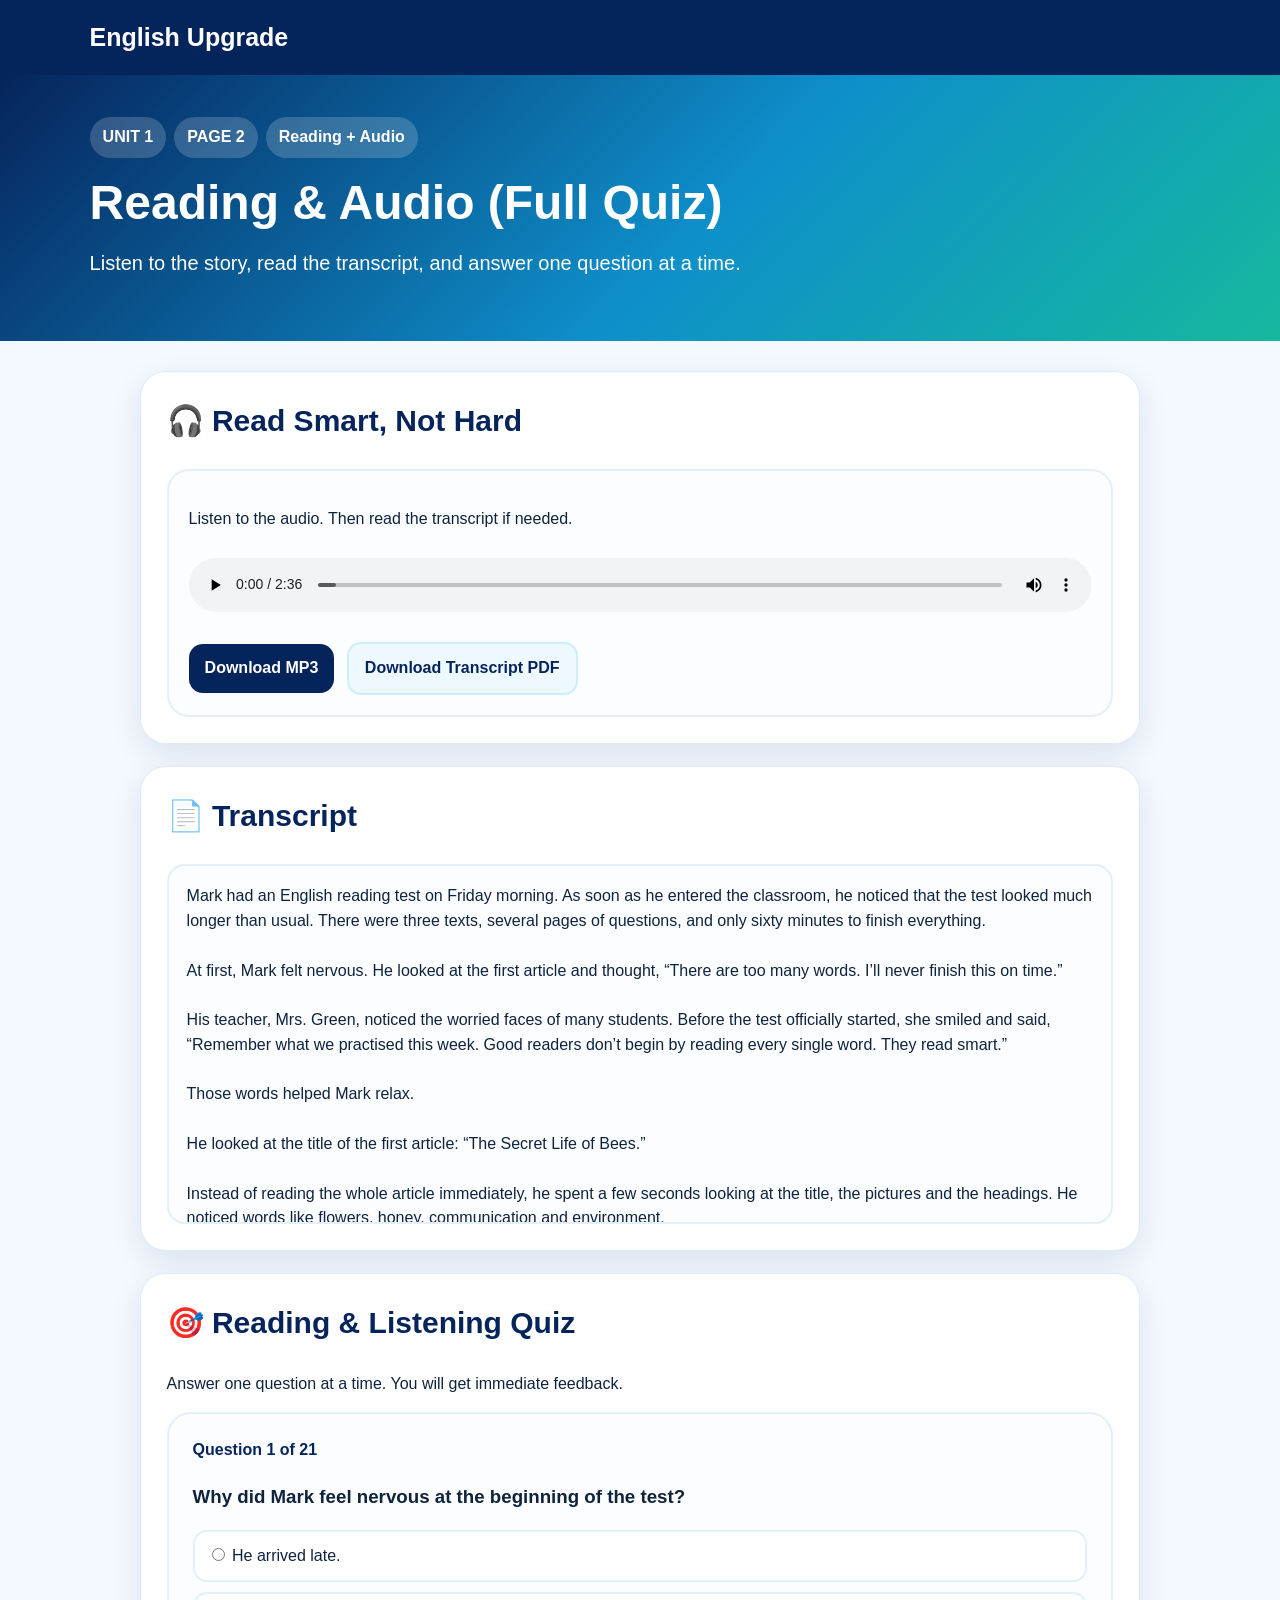
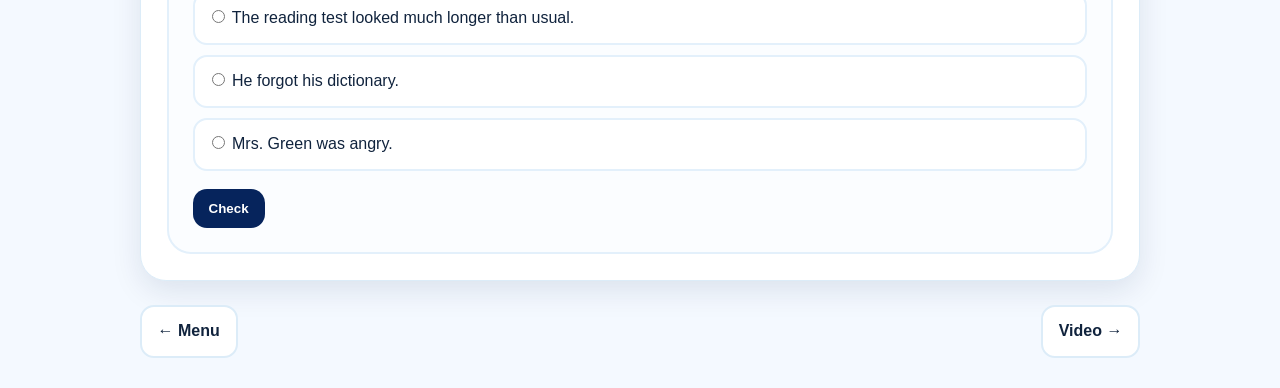
==== commit 4dd10ee4: "Add files via upload" ====
--- a/unit1/page002-audio.html
+++ b/unit1/page002-audio.html
@@ -30,7 +30,7 @@
 <div class="top">English Upgrade</div>
 <header class="hero">
 <span class="pill">UNIT 1</span><span class="pill">PAGE 2</span><span class="pill">Reading + Audio</span>
-<h1>Reading & Audio (MC + T/F + Typed)</h1>
+<h1>Reading & Audio (Full Quiz)</h1>
 <p>Listen to the story, read the transcript, and answer one question at a time.</p>
 </header>
 <main>
@@ -92,7 +92,7 @@
 <div class="nav"><a class="small-link" href="page002.html">← Menu</a><a class="small-link" href="page002-video.html">Video →</a></div>
 </main>
 <script>
-const questions = [{"type": "mc", "q": "Why did Mark feel nervous at the beginning of the test?", "options": ["He arrived late.", "The reading test looked much longer than usual.", "He forgot his dictionary.", "Mrs. Green was angry."], "answer": 1, "exp": "Mark saw three texts, many questions and only sixty minutes."}, {"type": "mc", "q": "What was the title of the first article?", "options": ["The Secret Life of Bees", "The History of Flowers", "How to Pass English Tests", "The Life of Daniel"], "answer": 0, "exp": "The article was called “The Secret Life of Bees”."}, {"type": "mc", "q": "Which words helped Mark predict the topic?", "options": ["football, results, business", "flowers, honey, communication, environment", "school, homework, grades", "teacher, classroom, exam"], "answer": 1, "exp": "These words pointed to bees and their importance."}, {"type": "mc", "q": "What is skimming in this story?", "options": ["Reading quickly to understand the general topic", "Looking for one exact number", "Translating every word", "Skipping all questions"], "answer": 0, "exp": "Skimming is reading quickly for the main idea."}, {"type": "mc", "q": "What did Mark scan for in the bee article?", "options": ["A person’s name", "A colour", "A number", "A place"], "answer": 2, "exp": "He needed a number: how far a bee can travel."}, {"type": "mc", "q": "How far can a bee travel in one day?", "options": ["One kilometre", "Five kilometres", "Ten kilometres", "Twenty kilometres"], "answer": 2, "exp": "The text says up to ten kilometres."}, {"type": "mc", "q": "What mistake did Daniel make?", "options": ["He answered too quickly.", "He translated almost every word.", "He ignored all questions.", "He forgot to write his name."], "answer": 1, "exp": "Daniel translated nearly every word, which slowed him down."}, {"type": "mc", "q": "What did Mrs. Green say good readers know how to do?", "options": ["Memorize every text", "Find information", "Avoid hard texts", "Write faster than others"], "answer": 1, "exp": "She said good readers know how to find information."}, {"type": "mc", "q": "When should Mark use scanning?", "options": ["When he needs the main idea", "When he needs specific details", "When he wants to read for fun", "When he writes a composition"], "answer": 1, "exp": "Scanning is for specific information."}, {"type": "mc", "q": "What is the main message of the story?", "options": ["Long texts are impossible.", "Students should translate everything.", "Good reading strategies make reading easier.", "Vocabulary is the only important skill."], "answer": 2, "exp": "The story shows that strategies make reading easier."}, {"type": "mc", "q": "Mark had only thirty minutes to finish the test.", "options": ["True", "False"], "answer": 1, "exp": "He had sixty minutes."}, {"type": "mc", "q": "Mark used skimming before reading the whole article.", "options": ["True", "False"], "answer": 0, "exp": "He looked at the title, pictures and headings first."}, {"type": "mc", "q": "Scanning helped Mark find a number in the article.", "options": ["True", "False"], "answer": 0, "exp": "He scanned for how far a bee can travel."}, {"type": "mc", "q": "Daniel finished faster because he translated every word.", "options": ["True", "False"], "answer": 1, "exp": "Translating every word made him slower."}, {"type": "mc", "q": "By the end of the month, Mark felt more confident.", "options": ["True", "False"], "answer": 0, "exp": "The story says he felt much more confident."}, {"type": "typed", "q": "What animal was the first article about?", "answers": ["bee", "bees"], "exp": "The article was about bees."}, {"type": "typed", "q": "Write one word from the article that helped Mark predict the topic.", "answers": ["flowers", "honey", "communication", "environment"], "exp": "Any of these words is accepted."}, {"type": "typed", "q": "What reading strategy means finding specific details?", "answers": ["scanning", "scan"], "exp": "Scanning means looking for specific information."}, {"type": "typed", "q": "What reading strategy means understanding the main idea quickly?", "answers": ["skimming", "skim"], "exp": "Skimming means reading quickly for the main idea."}, {"type": "typed", "q": "Complete the sentence: Good readers read ____.", "answers": ["smart", "smartly"], "exp": "The teacher says good readers read smart."}];
+const questions = [{"type": "mc", "q": "Why did Mark feel nervous at the beginning of the test?", "options": ["He arrived late.", "The reading test looked much longer than usual.", "He forgot his dictionary.", "Mrs. Green was angry."], "answer": 1, "exp": "Mark saw three texts, many questions and only sixty minutes."}, {"type": "mc", "q": "What was the title of the first article?", "options": ["The Secret Life of Bees", "The History of Flowers", "How to Pass English Tests", "The Life of Daniel"], "answer": 0, "exp": "The article was called “The Secret Life of Bees”."}, {"type": "mc", "q": "Which words helped Mark predict the topic?", "options": ["football, results, business", "flowers, honey, communication, environment", "school, homework, grades", "teacher, classroom, exam"], "answer": 1, "exp": "These words pointed to bees and their importance."}, {"type": "mc", "q": "What is skimming in this story?", "options": ["Reading quickly to understand the general topic", "Looking for one exact number", "Translating every word", "Skipping all questions"], "answer": 0, "exp": "Skimming is reading quickly for the main idea."}, {"type": "mc", "q": "What did Mark scan for in the bee article?", "options": ["A person’s name", "A colour", "A number", "A place"], "answer": 2, "exp": "He needed a number: how far a bee can travel."}, {"type": "mc", "q": "How far can a bee travel in one day?", "options": ["One kilometre", "Five kilometres", "Ten kilometres", "Twenty kilometres"], "answer": 2, "exp": "The text says up to ten kilometres."}, {"type": "mc", "q": "What mistake did Daniel make?", "options": ["He answered too quickly.", "He translated almost every word.", "He ignored all questions.", "He forgot to write his name."], "answer": 1, "exp": "Daniel translated nearly every word, which slowed him down."}, {"type": "mc", "q": "What did Mrs. Green say good readers know how to do?", "options": ["Memorize every text", "Find information", "Avoid hard texts", "Write faster than others"], "answer": 1, "exp": "She said good readers know how to find information."}, {"type": "mc", "q": "When should Mark use scanning?", "options": ["When he needs the main idea", "When he needs specific details", "When he wants to read for fun", "When he writes a composition"], "answer": 1, "exp": "Scanning is for specific information."}, {"type": "mc", "q": "What is the main message of the story?", "options": ["Long texts are impossible.", "Students should translate everything.", "Good reading strategies make reading easier.", "Vocabulary is the only important skill."], "answer": 2, "exp": "The story shows that strategies make reading easier."}, {"type": "mc", "q": "Mark had only thirty minutes to finish the test.", "options": ["True", "False"], "answer": 1, "exp": "He had sixty minutes."}, {"type": "mc", "q": "Mark used skimming before reading the whole article.", "options": ["True", "False"], "answer": 0, "exp": "He looked at the title, pictures and headings first."}, {"type": "mc", "q": "Scanning helped Mark find a number in the article.", "options": ["True", "False"], "answer": 0, "exp": "He scanned for how far a bee can travel."}, {"type": "mc", "q": "Daniel finished faster because he translated every word.", "options": ["True", "False"], "answer": 1, "exp": "Translating every word made him slower."}, {"type": "mc", "q": "By the end of the month, Mark felt more confident.", "options": ["True", "False"], "answer": 0, "exp": "The story says he felt much more confident."}, {"type": "typed", "q": "What animal was the first article about?", "answers": ["bee", "bees"], "exp": "The article was about bees."}, {"type": "typed", "q": "Write one word from the article that helped Mark predict the topic.", "answers": ["flowers", "honey", "communication", "environment"], "exp": "Any of these words is accepted."}, {"type": "typed", "q": "What reading strategy means finding specific details?", "answers": ["scanning", "scan"], "exp": "Scanning means looking for specific information."}, {"type": "typed", "q": "What reading strategy means understanding the main idea quickly?", "answers": ["skimming", "skim"], "exp": "Skimming means reading quickly for the main idea."}, {"type": "typed", "q": "Complete the sentence: Good readers read ____.", "answers": ["smart", "smartly"], "exp": "The teacher says good readers read smart."}, {"type": "main", "q": "What is the main lesson of the story?", "keywords": ["skim", "scan", "strategy", "strategies", "read", "reading", "smart"], "exp": "A good answer mentions reading smartly and using skimming/scanning strategies."}];
 let current = 0, checked = false, score = 0;
 function norm(s){return (s||"").toLowerCase().trim().replace(/[.,!?]/g,"");}
 function renderQuestion(){
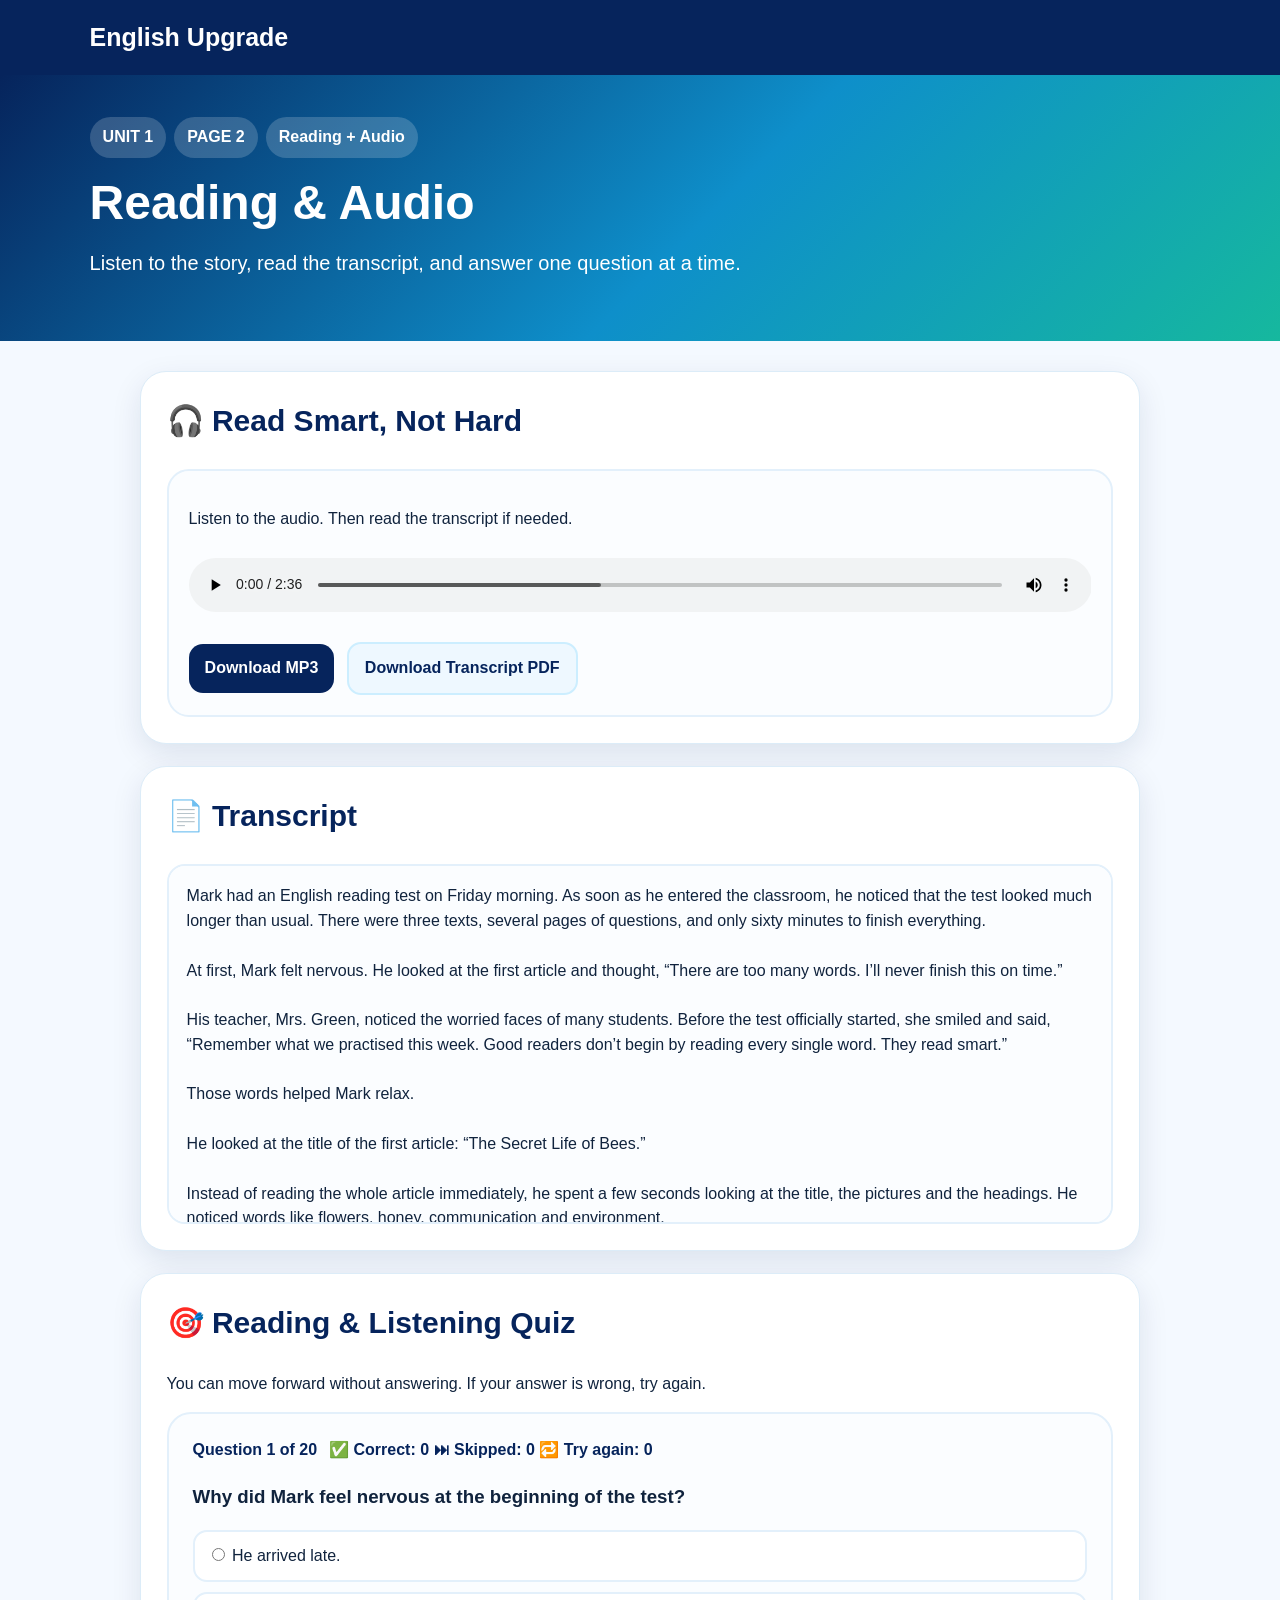
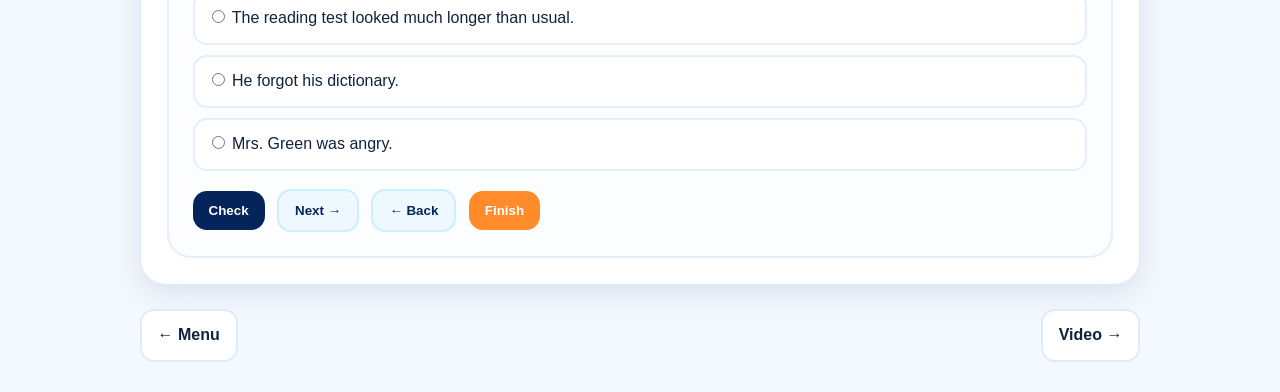
==== commit 4bdb44fd: "Add files via upload" ====
--- a/unit1/page002-audio.html
+++ b/unit1/page002-audio.html
@@ -13,15 +13,17 @@
 h2{margin-top:0;color:#06245c;font-size:30px}.card{background:#fbfdff;border:2px solid #e3f0fb;border-radius:22px;padding:20px}
 audio{width:100%;margin:10px 0 14px}.btn,button{display:inline-block;border:0;border-radius:14px;padding:12px 16px;font-weight:900;background:#06245c;color:white;margin:8px 8px 0 0;cursor:pointer}
 .btn.light,button.light{background:#eef8ff;color:#06245c;border:2px solid #cceeff}
+.btn.orange,button.orange{background:#ff8b2b}.btn.green,button.green{background:#209b5f}
 .transcript{max-height:360px;overflow:auto;background:#fbfdff;border:2px solid #e3f0fb;border-radius:18px;padding:18px;white-space:pre-wrap}
 .quiz-card{background:#fbfdff;border:2px solid #e3f0fb;border-radius:24px;padding:24px}
-.progress{font-weight:900;color:#06245c;margin-bottom:12px}
+.progress{font-weight:900;color:#06245c;margin-bottom:12px;display:flex;gap:12px;flex-wrap:wrap}
 .option{display:block;background:white;border:2px solid #e3f0fb;border-radius:14px;padding:12px;margin:10px 0;cursor:pointer}
 .option:hover{border-color:#10a7a7}
 input[type=text], textarea{width:100%;border:2px solid #e3f0fb;border-radius:14px;padding:12px;font:inherit;margin:8px 0}
 .feedback{font-weight:900;margin-top:14px;padding:12px;border-radius:14px;display:none}
 .correct{color:#0b7a3b;background:#eafaf2;border:2px solid #bdeed1}
 .wrong{color:#b00020;background:#fff2f2;border:2px solid #ffd1d1}
+.info{color:#5b3b00;background:#fff8df;border:2px solid #ffe39a}
 .score{font-size:22px;font-weight:900;background:#fff8df;border:2px solid #ffe39a;border-radius:18px;padding:16px;margin-top:18px;display:none}
 .nav{display:flex;justify-content:space-between;margin-top:24px;gap:12px;flex-wrap:wrap}.small-link{background:white;border:2px solid #dcecf8;border-radius:14px;padding:12px 16px;font-weight:800}
 @media(max-width:850px){.hero h1{font-size:36px}main{padding:22px 5vw}}
@@ -30,7 +32,7 @@
 <div class="top">English Upgrade</div>
 <header class="hero">
 <span class="pill">UNIT 1</span><span class="pill">PAGE 2</span><span class="pill">Reading + Audio</span>
-<h1>Reading & Audio (Full Quiz)</h1>
+<h1>Reading & Audio</h1>
 <p>Listen to the story, read the transcript, and answer one question at a time.</p>
 </header>
 <main>
@@ -78,67 +80,124 @@
 He realised that successful readers are not always the students with the biggest vocabulary. Very often, they are simply the students who know when to skim, when to scan, and when to read carefully.</div></section>
 <section>
 <h2>🎯 Reading & Listening Quiz</h2>
-<p>Answer one question at a time. You will get immediate feedback.</p>
+<p>You can move forward without answering. If your answer is wrong, try again.</p>
 <div class="quiz-card">
-<div class="progress" id="progress"></div>
+<div class="progress"><span id="progress"></span><span id="stats"></span></div>
 <h3 id="questionText"></h3>
 <div id="answerArea"></div>
 <button onclick="checkAnswer()">Check</button>
-<button class="light" onclick="nextQuestion()" id="nextBtn" style="display:none">Next →</button>
+<button class="light" onclick="nextQuestion()">Next →</button>
+<button class="light" onclick="prevQuestion()">← Back</button>
+<button class="orange" onclick="finishQuiz()">Finish</button>
 <div id="feedback" class="feedback"></div>
-<div id="score" class="score"></div>
 </div>
 </section>
 <div class="nav"><a class="small-link" href="page002.html">← Menu</a><a class="small-link" href="page002-video.html">Video →</a></div>
 </main>
 <script>
-const questions = [{"type": "mc", "q": "Why did Mark feel nervous at the beginning of the test?", "options": ["He arrived late.", "The reading test looked much longer than usual.", "He forgot his dictionary.", "Mrs. Green was angry."], "answer": 1, "exp": "Mark saw three texts, many questions and only sixty minutes."}, {"type": "mc", "q": "What was the title of the first article?", "options": ["The Secret Life of Bees", "The History of Flowers", "How to Pass English Tests", "The Life of Daniel"], "answer": 0, "exp": "The article was called “The Secret Life of Bees”."}, {"type": "mc", "q": "Which words helped Mark predict the topic?", "options": ["football, results, business", "flowers, honey, communication, environment", "school, homework, grades", "teacher, classroom, exam"], "answer": 1, "exp": "These words pointed to bees and their importance."}, {"type": "mc", "q": "What is skimming in this story?", "options": ["Reading quickly to understand the general topic", "Looking for one exact number", "Translating every word", "Skipping all questions"], "answer": 0, "exp": "Skimming is reading quickly for the main idea."}, {"type": "mc", "q": "What did Mark scan for in the bee article?", "options": ["A person’s name", "A colour", "A number", "A place"], "answer": 2, "exp": "He needed a number: how far a bee can travel."}, {"type": "mc", "q": "How far can a bee travel in one day?", "options": ["One kilometre", "Five kilometres", "Ten kilometres", "Twenty kilometres"], "answer": 2, "exp": "The text says up to ten kilometres."}, {"type": "mc", "q": "What mistake did Daniel make?", "options": ["He answered too quickly.", "He translated almost every word.", "He ignored all questions.", "He forgot to write his name."], "answer": 1, "exp": "Daniel translated nearly every word, which slowed him down."}, {"type": "mc", "q": "What did Mrs. Green say good readers know how to do?", "options": ["Memorize every text", "Find information", "Avoid hard texts", "Write faster than others"], "answer": 1, "exp": "She said good readers know how to find information."}, {"type": "mc", "q": "When should Mark use scanning?", "options": ["When he needs the main idea", "When he needs specific details", "When he wants to read for fun", "When he writes a composition"], "answer": 1, "exp": "Scanning is for specific information."}, {"type": "mc", "q": "What is the main message of the story?", "options": ["Long texts are impossible.", "Students should translate everything.", "Good reading strategies make reading easier.", "Vocabulary is the only important skill."], "answer": 2, "exp": "The story shows that strategies make reading easier."}, {"type": "mc", "q": "Mark had only thirty minutes to finish the test.", "options": ["True", "False"], "answer": 1, "exp": "He had sixty minutes."}, {"type": "mc", "q": "Mark used skimming before reading the whole article.", "options": ["True", "False"], "answer": 0, "exp": "He looked at the title, pictures and headings first."}, {"type": "mc", "q": "Scanning helped Mark find a number in the article.", "options": ["True", "False"], "answer": 0, "exp": "He scanned for how far a bee can travel."}, {"type": "mc", "q": "Daniel finished faster because he translated every word.", "options": ["True", "False"], "answer": 1, "exp": "Translating every word made him slower."}, {"type": "mc", "q": "By the end of the month, Mark felt more confident.", "options": ["True", "False"], "answer": 0, "exp": "The story says he felt much more confident."}, {"type": "typed", "q": "What animal was the first article about?", "answers": ["bee", "bees"], "exp": "The article was about bees."}, {"type": "typed", "q": "Write one word from the article that helped Mark predict the topic.", "answers": ["flowers", "honey", "communication", "environment"], "exp": "Any of these words is accepted."}, {"type": "typed", "q": "What reading strategy means finding specific details?", "answers": ["scanning", "scan"], "exp": "Scanning means looking for specific information."}, {"type": "typed", "q": "What reading strategy means understanding the main idea quickly?", "answers": ["skimming", "skim"], "exp": "Skimming means reading quickly for the main idea."}, {"type": "typed", "q": "Complete the sentence: Good readers read ____.", "answers": ["smart", "smartly"], "exp": "The teacher says good readers read smart."}, {"type": "main", "q": "What is the main lesson of the story?", "keywords": ["skim", "scan", "strategy", "strategies", "read", "reading", "smart"], "exp": "A good answer mentions reading smartly and using skimming/scanning strategies."}];
-let current = 0, checked = false, score = 0;
+const questions = [{"type": "mc", "q": "Why did Mark feel nervous at the beginning of the test?", "options": ["He arrived late.", "The reading test looked much longer than usual.", "He forgot his dictionary.", "Mrs. Green was angry."], "answer": 1, "exp": "Mark saw three texts, many questions and only sixty minutes."}, {"type": "mc", "q": "What was the title of the first article?", "options": ["The Secret Life of Bees", "The History of Flowers", "How to Pass English Tests", "The Life of Daniel"], "answer": 0, "exp": "The article was called “The Secret Life of Bees”."}, {"type": "mc", "q": "Which words helped Mark predict the topic?", "options": ["football, results, business", "flowers, honey, communication, environment", "school, homework, grades", "teacher, classroom, exam"], "answer": 1, "exp": "These words pointed to bees and their importance."}, {"type": "mc", "q": "What is skimming in this story?", "options": ["Reading quickly to understand the general topic", "Looking for one exact number", "Translating every word", "Skipping all questions"], "answer": 0, "exp": "Skimming is reading quickly for the main idea."}, {"type": "mc", "q": "What did Mark scan for in the bee article?", "options": ["A person’s name", "A colour", "A number", "A place"], "answer": 2, "exp": "He needed a number: how far a bee can travel."}, {"type": "mc", "q": "How far can a bee travel in one day?", "options": ["One kilometre", "Five kilometres", "Ten kilometres", "Twenty kilometres"], "answer": 2, "exp": "The text says up to ten kilometres."}, {"type": "mc", "q": "What mistake did Daniel make?", "options": ["He answered too quickly.", "He translated almost every word.", "He ignored all questions.", "He forgot to write his name."], "answer": 1, "exp": "Daniel translated nearly every word, which slowed him down."}, {"type": "mc", "q": "What did Mrs. Green say good readers know how to do?", "options": ["Memorize every text", "Find information", "Avoid hard texts", "Write faster than others"], "answer": 1, "exp": "She said good readers know how to find information."}, {"type": "mc", "q": "When should Mark use scanning?", "options": ["When he needs the main idea", "When he needs specific details", "When he wants to read for fun", "When he writes a composition"], "answer": 1, "exp": "Scanning is for specific information."}, {"type": "mc", "q": "What is the main message of the story?", "options": ["Long texts are impossible.", "Students should translate everything.", "Good reading strategies make reading easier.", "Vocabulary is the only important skill."], "answer": 2, "exp": "The story shows that strategies make reading easier."}, {"type": "mc", "q": "True or False: Mark had only thirty minutes to finish the test.", "options": ["True", "False"], "answer": 1, "exp": "He had sixty minutes."}, {"type": "mc", "q": "True or False: Mark used skimming before reading the whole article.", "options": ["True", "False"], "answer": 0, "exp": "He looked at the title, pictures and headings first."}, {"type": "mc", "q": "True or False: Scanning helped Mark find a number in the article.", "options": ["True", "False"], "answer": 0, "exp": "He scanned for how far a bee can travel."}, {"type": "mc", "q": "True or False: Daniel finished faster because he translated every word.", "options": ["True", "False"], "answer": 1, "exp": "Translating every word made him slower."}, {"type": "mc", "q": "True or False: By the end of the month, Mark felt more confident.", "options": ["True", "False"], "answer": 0, "exp": "The story says he felt much more confident."}, {"type": "typed", "q": "What animal was the first article about?", "answers": ["bee", "bees"], "exp": "The article was about bees."}, {"type": "typed", "q": "Write one word from the article that helped Mark predict the topic.", "answers": ["flowers", "honey", "communication", "environment"], "exp": "Any of these words is accepted."}, {"type": "typed", "q": "What reading strategy means finding specific details?", "answers": ["scanning", "scan"], "exp": "Scanning means looking for specific information."}, {"type": "typed", "q": "What reading strategy means understanding the main idea quickly?", "answers": ["skimming", "skim"], "exp": "Skimming means reading quickly for the main idea."}, {"type": "main", "q": "What is the main lesson of the story?", "keywords": ["skim", "scan", "strategy", "strategies", "read", "reading", "smart"], "exp": "A good answer mentions reading smartly and using skimming/scanning strategies."}];
+let current = 0;
+let state = questions.map(() => ({status:"new", attempts:0, answer:""}));
+
 function norm(s){return (s||"").toLowerCase().trim().replace(/[.,!?]/g,"");}
+
 function renderQuestion(){
- checked=false;
+ const q=questions[current], st=state[current];
  document.getElementById("feedback").style.display="none";
- document.getElementById("nextBtn").style.display="none";
- const q=questions[current];
  document.getElementById("progress").textContent="Question "+(current+1)+" of "+questions.length;
+ updateStats();
  document.getElementById("questionText").textContent=q.q;
  const area=document.getElementById("answerArea");
  area.innerHTML="";
  if(q.type==="mc"){
-   q.options.forEach((opt,i)=>{const label=document.createElement("label"); label.className="option"; label.innerHTML=`<input type="radio" name="answer" value="${i}"> ${opt}`; area.appendChild(label);});
+   q.options.forEach((opt,i)=>{
+     const label=document.createElement("label");
+     label.className="option";
+     const checked = String(st.answer)===String(i) ? "checked" : "";
+     label.innerHTML=`<input type="radio" name="answer" value="${i}" ${checked}> ${opt}`;
+     area.appendChild(label);
+   });
  } else if(q.type==="typed"){
-   area.innerHTML='<input type="text" id="typedAnswer" placeholder="Type your answer here">';
+   area.innerHTML=`<input type="text" id="typedAnswer" placeholder="Type your answer here" value="${st.answer || ""}">`;
  } else {
-   area.innerHTML='<textarea id="typedAnswer" placeholder="Write 1–2 sentences"></textarea>';
- }
-}
-function checkAnswer(){
- if(checked)return;
- const q=questions[current], fb=document.getElementById("feedback");
- let ok=false;
+   area.innerHTML=`<textarea id="typedAnswer" placeholder="Write 1–2 sentences">${st.answer || ""}</textarea>`;
+ }
+ if(st.status==="correct"){
+   const fb=document.getElementById("feedback");
+   fb.className="feedback correct";
+   fb.textContent="✅ Correct. "+q.exp;
+   fb.style.display="block";
+ }
+}
+
+function updateStats(){
+ const correct=state.filter(s=>s.status==="correct").length;
+ const skipped=state.filter(s=>s.status==="skipped").length;
+ const tried=state.filter(s=>s.status==="wrong").length;
+ document.getElementById("stats").textContent="✅ Correct: "+correct+"  ⏭ Skipped: "+skipped+"  🔁 Try again: "+tried;
+}
+
+function getAnswer(){
+ const q=questions[current];
  if(q.type==="mc"){
    const selected=document.querySelector('input[name="answer"]:checked');
-   if(!selected){fb.className="feedback wrong";fb.textContent="Choose an answer first.";fb.style.display="block";return;}
-   ok=Number(selected.value)===q.answer;
- } else if(q.type==="typed"){
-   const value=norm(document.getElementById("typedAnswer").value);
-   ok=q.answers.some(a=>value.includes(norm(a)));
-   if(!value){fb.className="feedback wrong";fb.textContent="Type your answer first.";fb.style.display="block";return;}
+   return selected ? selected.value : "";
+ }
+ const box=document.getElementById("typedAnswer");
+ return box ? box.value : "";
+}
+
+function checkAnswer(){
+ const q=questions[current], st=state[current], fb=document.getElementById("feedback");
+ const ans=getAnswer();
+ if(!ans){
+   fb.className="feedback info";
+   fb.textContent="You can answer now or press Next to skip.";
+   fb.style.display="block";
+   return;
+ }
+ st.answer=ans;
+ st.attempts++;
+ let ok=false;
+ if(q.type==="mc") ok=Number(ans)===q.answer;
+ else if(q.type==="typed") ok=q.answers.some(a=>norm(ans).includes(norm(a)));
+ else ok=q.keywords.filter(k=>norm(ans).includes(norm(k))).length>=2;
+ if(ok){
+   st.status="correct";
+   fb.className="feedback correct";
+   fb.textContent="✅ Correct. "+q.exp;
  } else {
-   const value=norm(document.getElementById("typedAnswer").value);
-   ok=q.keywords.filter(k=>value.includes(norm(k))).length>=2;
-   if(!value){fb.className="feedback wrong";fb.textContent="Type your answer first.";fb.style.display="block";return;}
- }
- checked=true;
- if(ok){score++;fb.className="feedback correct";fb.textContent="✅ Correct. "+q.exp;}
- else{fb.className="feedback wrong";fb.textContent="❌ Not quite. "+q.exp;}
- fb.style.display="block";document.getElementById("nextBtn").style.display="inline-block";
-}
+   st.status="wrong";
+   fb.className="feedback wrong";
+   fb.textContent="❌ Not quite. Try again. You can choose another answer.";
+ }
+ fb.style.display="block";
+ updateStats();
+}
+
 function nextQuestion(){
- current++;
- if(current>=questions.length){
-  document.querySelector(".quiz-card").innerHTML=`<div class="score" style="display:block">Your score: ${score} / ${questions.length} (${Math.round(score/questions.length*100)}%).<br>${score/questions.length>=0.8?"Excellent!":"Listen again and try once more."}</div><button onclick="location.reload()">Try again</button>`;
- } else renderQuestion();
+ const ans=getAnswer();
+ if(ans) state[current].answer=ans;
+ if(!ans && state[current].status==="new") state[current].status="skipped";
+ if(current < questions.length-1){ current++; renderQuestion(); }
+ else finishQuiz();
+}
+
+function prevQuestion(){
+ const ans=getAnswer();
+ if(ans) state[current].answer=ans;
+ if(current>0){ current--; renderQuestion(); }
+}
+
+function finishQuiz(){
+ const correct=state.filter(s=>s.status==="correct").length;
+ const skipped=state.filter(s=>s.status==="skipped" || s.status==="new").length;
+ const wrong=state.filter(s=>s.status==="wrong").length;
+ document.querySelector(".quiz-card").innerHTML =
+ `<div class="score" style="display:block">Your score: ${correct} / ${questions.length} (${Math.round(correct/questions.length*100)}%).<br>
+Skipped: ${skipped}. Try again: ${wrong}.<br>
+${correct/questions.length>=0.8 ? "Excellent!" : "Go back and finish the skipped or difficult questions."}</div>
+<button onclick="location.reload()">Restart quiz</button>`;
 }
 renderQuestion();
 </script>
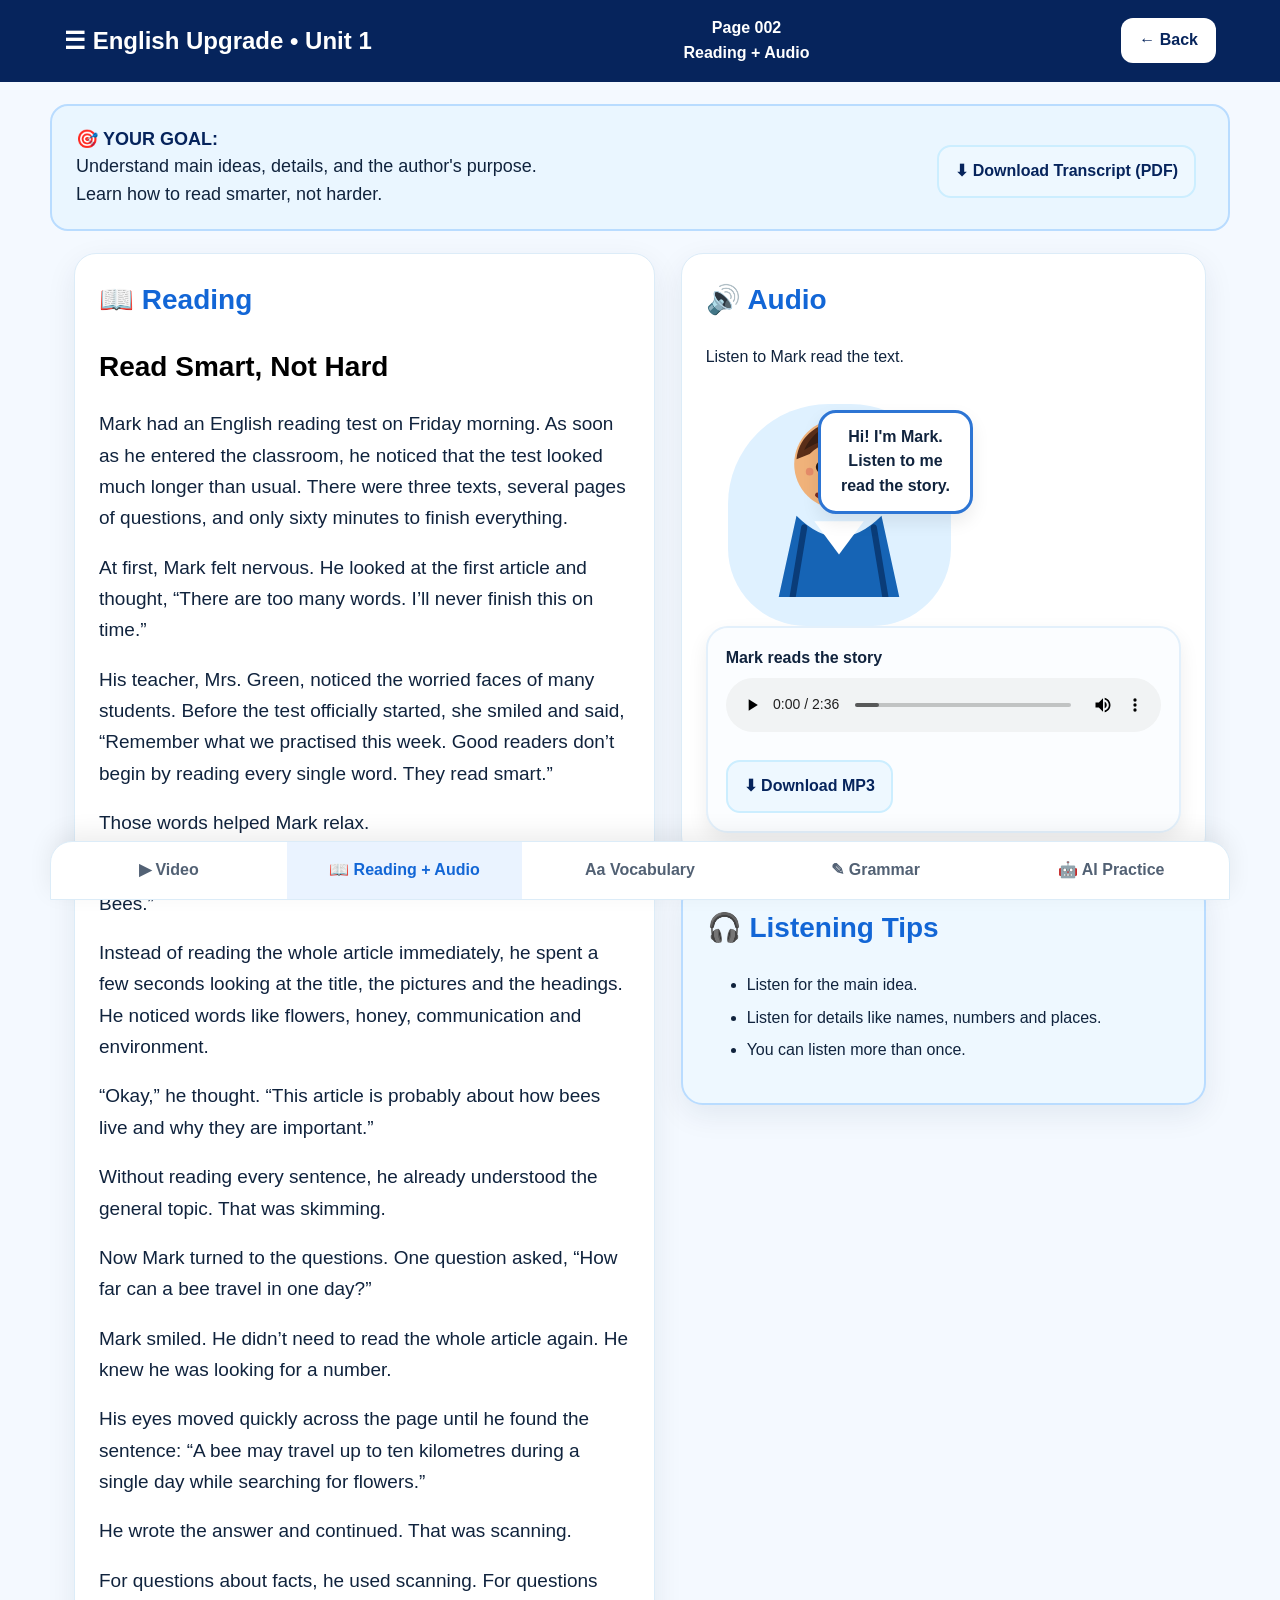
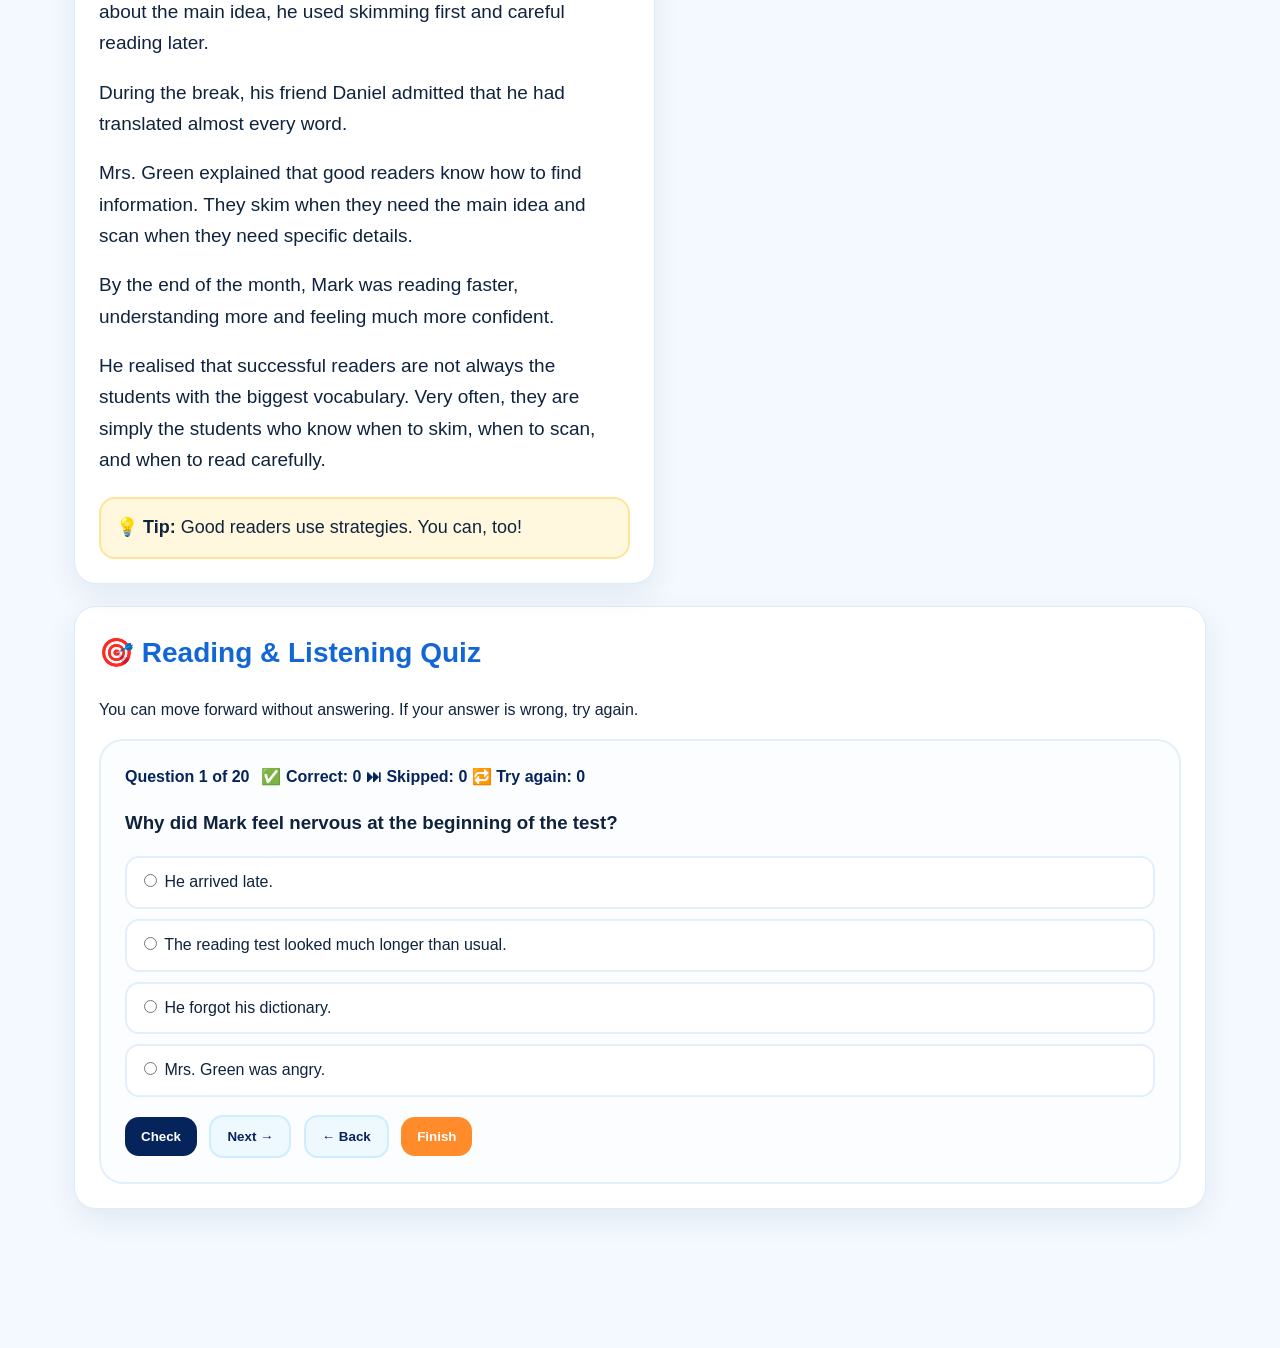
==== commit de99235f: "Add files via upload" ====
--- a/unit1/page002-audio.html
+++ b/unit1/page002-audio.html
@@ -1,20 +1,37 @@
 <!doctype html>
 <html lang="en">
-<head><meta charset="utf-8"><meta name="viewport" content="width=device-width, initial-scale=1"><title>U1-002 — Reading & Audio</title><style>
+<head>
+<meta charset="utf-8"><meta name="viewport" content="width=device-width, initial-scale=1">
+<title>U1-002 — Reading + Audio</title>
+<style>
 *{box-sizing:border-box}
 body{margin:0;font-family:Arial,Helvetica,sans-serif;background:#f4f9ff;color:#10233d;line-height:1.55}
 a{text-decoration:none;color:inherit}
-.top{background:#06245c;color:white;padding:18px 7vw;font-size:25px;font-weight:900}
-.hero{background:linear-gradient(135deg,#06245c,#0e8fca 55%,#16b89e);color:white;padding:42px 7vw}
-.pill{display:inline-block;background:rgba(255,255,255,.18);padding:8px 13px;border-radius:999px;font-weight:800;margin:0 8px 10px 0}
-.hero h1{font-size:48px;margin:10px 0 8px;line-height:1.05}.hero p{font-size:20px;max-width:790px}
-main{max-width:1180px;margin:auto;padding:30px 7vw}
-section{background:white;border-radius:26px;padding:26px;box-shadow:0 10px 30px rgba(2,32,75,.10);border:1px solid #dcecf8;margin-bottom:22px}
-h2{margin-top:0;color:#06245c;font-size:30px}.card{background:#fbfdff;border:2px solid #e3f0fb;border-radius:22px;padding:20px}
-audio{width:100%;margin:10px 0 14px}.btn,button{display:inline-block;border:0;border-radius:14px;padding:12px 16px;font-weight:900;background:#06245c;color:white;margin:8px 8px 0 0;cursor:pointer}
+.top{background:#06245c;color:white;padding:16px 5vw;display:flex;align-items:center;justify-content:space-between;gap:20px}
+.logo{font-size:24px;font-weight:900}
+.page-title{text-align:center;font-weight:900}
+.navbtn{background:white;color:#06245c;border-radius:12px;padding:10px 18px;font-weight:900}
+.hero{background:#eaf6ff;border:2px solid #b9dcff;border-radius:18px;margin:22px auto;max-width:1180px;padding:20px 24px;display:flex;justify-content:space-between;gap:20px;align-items:center}
+.goal{font-size:18px} .goal b{color:#06245c}
+main{max-width:1180px;margin:auto;padding:0 24px 30px}
+.layout{display:grid;grid-template-columns:1.05fr .95fr;gap:26px;align-items:start}
+.panel{background:white;border-radius:22px;padding:24px;box-shadow:0 10px 30px rgba(2,32,75,.08);border:1px solid #dcecf8;margin-bottom:22px}
+h2{margin-top:0;color:#1266d6;font-size:28px}
+.reading-title{font-size:28px;color:#000;margin:12px 0 20px}
+.transcript-full p{font-size:19px;line-height:1.65;margin:0 0 18px}
+.tip{background:#fff8df;border:2px solid #ffe39a;border-radius:16px;padding:15px;font-size:18px;margin-top:22px}
+.audio-character{display:grid;grid-template-columns:1fr 190px;gap:18px;align-items:center}
+.boy-wrap{position:relative;text-align:center;min-height:240px}
+.boy-bg{position:absolute;inset:18px 22px 0 22px;background:#dff1ff;border-radius:45% 45% 35% 35%;z-index:0}
+.boy{position:relative;z-index:1;width:170px;margin-top:10px}
+.speech{position:absolute;right:0;top:24px;z-index:2;background:white;border:3px solid #2d75d4;border-radius:18px;padding:12px;font-weight:800;max-width:155px;box-shadow:0 8px 18px rgba(0,0,0,.08)}
+.player{background:#fbfdff;border:2px solid #e3f0fb;border-radius:22px;padding:18px;box-shadow:0 8px 20px rgba(0,0,0,.07)}
+audio{width:100%;margin:8px 0 12px}
+.btn,button{display:inline-block;border:0;border-radius:14px;padding:12px 16px;font-weight:900;background:#06245c;color:white;margin:8px 8px 0 0;cursor:pointer}
 .btn.light,button.light{background:#eef8ff;color:#06245c;border:2px solid #cceeff}
-.btn.orange,button.orange{background:#ff8b2b}.btn.green,button.green{background:#209b5f}
-.transcript{max-height:360px;overflow:auto;background:#fbfdff;border:2px solid #e3f0fb;border-radius:18px;padding:18px;white-space:pre-wrap}
+.btn.orange,button.orange{background:#ff8b2b}
+.tips{background:#eef8ff;border:2px solid #b9dcff}
+.tips li{margin:8px 0}
 .quiz-card{background:#fbfdff;border:2px solid #e3f0fb;border-radius:24px;padding:24px}
 .progress{font-weight:900;color:#06245c;margin-bottom:12px;display:flex;gap:12px;flex-wrap:wrap}
 .option{display:block;background:white;border:2px solid #e3f0fb;border-radius:14px;padding:12px;margin:10px 0;cursor:pointer}
@@ -25,82 +42,101 @@
 .wrong{color:#b00020;background:#fff2f2;border:2px solid #ffd1d1}
 .info{color:#5b3b00;background:#fff8df;border:2px solid #ffe39a}
 .score{font-size:22px;font-weight:900;background:#fff8df;border:2px solid #ffe39a;border-radius:18px;padding:16px;margin-top:18px;display:none}
-.nav{display:flex;justify-content:space-between;margin-top:24px;gap:12px;flex-wrap:wrap}.small-link{background:white;border:2px solid #dcecf8;border-radius:14px;padding:12px 16px;font-weight:800}
-@media(max-width:850px){.hero h1{font-size:36px}main{padding:22px 5vw}}
-</style></head>
+.bottom-nav{position:sticky;bottom:0;background:white;border:1px solid #dcecf8;border-radius:22px 22px 0 0;box-shadow:0 -8px 25px rgba(0,0,0,.07);max-width:1180px;margin:28px auto 0;display:grid;grid-template-columns:repeat(5,1fr);overflow:hidden}
+.bottom-nav a{padding:16px;text-align:center;font-weight:900;color:#526174}
+.bottom-nav a.active{background:#eaf3ff;color:#1266d6}
+@media(max-width:900px){.layout,.audio-character{grid-template-columns:1fr}.speech{position:relative;right:auto;top:auto;margin:8px auto}.bottom-nav{grid-template-columns:1fr 1fr}.top{flex-wrap:wrap}}
+</style>
+</head>
 <body>
-<div class="top">English Upgrade</div>
-<header class="hero">
-<span class="pill">UNIT 1</span><span class="pill">PAGE 2</span><span class="pill">Reading + Audio</span>
-<h1>Reading & Audio</h1>
-<p>Listen to the story, read the transcript, and answer one question at a time.</p>
+<header class="top">
+  <div class="logo">☰ English Upgrade • Unit 1</div>
+  <div class="page-title">Page 002<br>Reading + Audio</div>
+  <a class="navbtn" href="page002.html">← Back</a>
 </header>
+
+<section class="hero">
+  <div class="goal">🎯 <b>YOUR GOAL:</b><br>Understand main ideas, details, and the author's purpose.<br>Learn how to read smarter, not harder.</div>
+  <a class="btn light" href="../assets/downloads/U1-002_Reading_Audio_Transcript.pdf" download>⬇ Download Transcript (PDF)</a>
+</section>
+
 <main>
-<section>
-<h2>🎧 Read Smart, Not Hard</h2>
-<div class="card">
-<p>Listen to the audio. Then read the transcript if needed.</p>
-<audio controls><source src="../assets/audio/u1-002-listening.mp3" type="audio/mpeg">Your browser does not support the audio element.</audio>
-<a class="btn" href="../assets/audio/u1-002-listening.mp3" download>Download MP3</a>
-<a class="btn light" href="../assets/downloads/U1-002_Reading_Audio_Transcript.pdf" download>Download Transcript PDF</a>
-</div>
-</section>
-<section><h2>📄 Transcript</h2><div class="transcript">Mark had an English reading test on Friday morning. As soon as he entered the classroom, he noticed that the test looked much longer than usual. There were three texts, several pages of questions, and only sixty minutes to finish everything.
-
-At first, Mark felt nervous. He looked at the first article and thought, “There are too many words. I’ll never finish this on time.”
-
-His teacher, Mrs. Green, noticed the worried faces of many students. Before the test officially started, she smiled and said, “Remember what we practised this week. Good readers don’t begin by reading every single word. They read smart.”
-
-Those words helped Mark relax.
-
-He looked at the title of the first article: “The Secret Life of Bees.”
-
-Instead of reading the whole article immediately, he spent a few seconds looking at the title, the pictures and the headings. He noticed words like flowers, honey, communication and environment.
-
-“Okay,” he thought. “This article is probably about how bees live and why they are important.”
-
-Without reading every sentence, he already understood the general topic. That was skimming.
-
-Now Mark turned to the questions. One question asked, “How far can a bee travel in one day?”
-
-Mark smiled. He didn’t need to read the whole article again. He knew he was looking for a number.
-
-His eyes moved quickly across the page until he found the sentence: “A bee may travel up to ten kilometres during a single day while searching for flowers.”
-
-He wrote the answer and continued. That was scanning.
-
-For questions about facts, he used scanning. For questions about the main idea, he used skimming first and careful reading later.
-
-During the break, his friend Daniel admitted that he had translated almost every word.
-
-Mrs. Green explained that good readers know how to find information. They skim when they need the main idea and scan when they need specific details.
-
-By the end of the month, Mark was reading faster, understanding more and feeling much more confident.
-
-He realised that successful readers are not always the students with the biggest vocabulary. Very often, they are simply the students who know when to skim, when to scan, and when to read carefully.</div></section>
-<section>
-<h2>🎯 Reading & Listening Quiz</h2>
-<p>You can move forward without answering. If your answer is wrong, try again.</p>
-<div class="quiz-card">
-<div class="progress"><span id="progress"></span><span id="stats"></span></div>
-<h3 id="questionText"></h3>
-<div id="answerArea"></div>
-<button onclick="checkAnswer()">Check</button>
-<button class="light" onclick="nextQuestion()">Next →</button>
-<button class="light" onclick="prevQuestion()">← Back</button>
-<button class="orange" onclick="finishQuiz()">Finish</button>
-<div id="feedback" class="feedback"></div>
-</div>
-</section>
-<div class="nav"><a class="small-link" href="page002.html">← Menu</a><a class="small-link" href="page002-video.html">Video →</a></div>
+  <div class="layout">
+    <section class="panel">
+      <h2>📖 Reading</h2>
+      <h1 class="reading-title">Read Smart, Not Hard</h1>
+      <div class="transcript-full"><p>Mark had an English reading test on Friday morning. As soon as he entered the classroom, he noticed that the test looked much longer than usual. There were three texts, several pages of questions, and only sixty minutes to finish everything.</p><p>At first, Mark felt nervous. He looked at the first article and thought, “There are too many words. I’ll never finish this on time.”</p><p>His teacher, Mrs. Green, noticed the worried faces of many students. Before the test officially started, she smiled and said, “Remember what we practised this week. Good readers don’t begin by reading every single word. They read smart.”</p><p>Those words helped Mark relax.</p><p>He looked at the title of the first article: “The Secret Life of Bees.”</p><p>Instead of reading the whole article immediately, he spent a few seconds looking at the title, the pictures and the headings. He noticed words like flowers, honey, communication and environment.</p><p>“Okay,” he thought. “This article is probably about how bees live and why they are important.”</p><p>Without reading every sentence, he already understood the general topic. That was skimming.</p><p>Now Mark turned to the questions. One question asked, “How far can a bee travel in one day?”</p><p>Mark smiled. He didn’t need to read the whole article again. He knew he was looking for a number.</p><p>His eyes moved quickly across the page until he found the sentence: “A bee may travel up to ten kilometres during a single day while searching for flowers.”</p><p>He wrote the answer and continued. That was scanning.</p><p>For questions about facts, he used scanning. For questions about the main idea, he used skimming first and careful reading later.</p><p>During the break, his friend Daniel admitted that he had translated almost every word.</p><p>Mrs. Green explained that good readers know how to find information. They skim when they need the main idea and scan when they need specific details.</p><p>By the end of the month, Mark was reading faster, understanding more and feeling much more confident.</p><p>He realised that successful readers are not always the students with the biggest vocabulary. Very often, they are simply the students who know when to skim, when to scan, and when to read carefully.</p></div>
+      <div class="tip">💡 <b>Tip:</b> Good readers use strategies. You can, too!</div>
+    </section>
+
+    <aside>
+      <section class="panel">
+        <h2>🔊 Audio</h2>
+        <p>Listen to Mark read the text.</p>
+        <div class="audio-character">
+          <div class="boy-wrap">
+            <div class="boy-bg"></div>
+            <div class="speech">Hi! I'm Mark.<br>Listen to me read the story.</div>
+            <svg class="boy" viewBox="0 0 220 260" xmlns="http://www.w3.org/2000/svg" aria-label="Mark character">
+              <circle cx="110" cy="88" r="58" fill="#f0b27a"/>
+              <path d="M55 82 C60 22,160 10,170 78 C145 55,105 45,72 75 Z" fill="#5a2e18"/>
+              <path d="M65 70 C85 25,140 25,165 65 C140 44,95 50,65 70 Z" fill="#3b1f12"/>
+              <circle cx="88" cy="92" r="8" fill="#2b1b14"/><circle cx="134" cy="92" r="8" fill="#2b1b14"/>
+              <path d="M82 128 Q110 150 140 128" fill="none" stroke="#7b2d22" stroke-width="6" stroke-linecap="round"/>
+              <path d="M55 155 Q110 210 165 155 L188 260 H32 Z" fill="#1664b5"/>
+              <path d="M78 162 L110 205 L142 162" fill="#ffffff"/>
+              <path d="M65 170 L50 260 M155 170 L170 260" stroke="#0a3c78" stroke-width="8" stroke-linecap="round"/>
+              <circle cx="72" cy="98" r="5" fill="#e58c69"/><circle cx="148" cy="98" r="5" fill="#e58c69"/>
+            </svg>
+          </div>
+        </div>
+        <div class="player">
+          <b>Mark reads the story</b>
+          <audio controls><source src="../assets/audio/u1-002-listening.mp3" type="audio/mpeg">Your browser does not support the audio element.</audio>
+          <a class="btn light" href="../assets/audio/u1-002-listening.mp3" download>⬇ Download MP3</a>
+        </div>
+      </section>
+
+      <section class="panel tips">
+        <h2>🎧 Listening Tips</h2>
+        <ul>
+          <li>Listen for the main idea.</li>
+          <li>Listen for details like names, numbers and places.</li>
+          <li>You can listen more than once.</li>
+        </ul>
+      </section>
+    </aside>
+  </div>
+
+  <section class="panel">
+    <h2>🎯 Reading & Listening Quiz</h2>
+    <p>You can move forward without answering. If your answer is wrong, try again.</p>
+    <div class="quiz-card">
+      <div class="progress"><span id="progress"></span><span id="stats"></span></div>
+      <h3 id="questionText"></h3>
+      <div id="answerArea"></div>
+      <button onclick="checkAnswer()">Check</button>
+      <button class="light" onclick="nextQuestion()">Next →</button>
+      <button class="light" onclick="prevQuestion()">← Back</button>
+      <button class="orange" onclick="finishQuiz()">Finish</button>
+      <div id="feedback" class="feedback"></div>
+    </div>
+  </section>
 </main>
+
+<nav class="bottom-nav">
+  <a href="page002-video.html">▶ Video</a>
+  <a class="active" href="page002-reading.html">📖 Reading + Audio</a>
+  <a href="#">Aa Vocabulary</a>
+  <a href="#">✎ Grammar</a>
+  <a href="#">🤖 AI Practice</a>
+</nav>
+
 <script>
 const questions = [{"type": "mc", "q": "Why did Mark feel nervous at the beginning of the test?", "options": ["He arrived late.", "The reading test looked much longer than usual.", "He forgot his dictionary.", "Mrs. Green was angry."], "answer": 1, "exp": "Mark saw three texts, many questions and only sixty minutes."}, {"type": "mc", "q": "What was the title of the first article?", "options": ["The Secret Life of Bees", "The History of Flowers", "How to Pass English Tests", "The Life of Daniel"], "answer": 0, "exp": "The article was called “The Secret Life of Bees”."}, {"type": "mc", "q": "Which words helped Mark predict the topic?", "options": ["football, results, business", "flowers, honey, communication, environment", "school, homework, grades", "teacher, classroom, exam"], "answer": 1, "exp": "These words pointed to bees and their importance."}, {"type": "mc", "q": "What is skimming in this story?", "options": ["Reading quickly to understand the general topic", "Looking for one exact number", "Translating every word", "Skipping all questions"], "answer": 0, "exp": "Skimming is reading quickly for the main idea."}, {"type": "mc", "q": "What did Mark scan for in the bee article?", "options": ["A person’s name", "A colour", "A number", "A place"], "answer": 2, "exp": "He needed a number: how far a bee can travel."}, {"type": "mc", "q": "How far can a bee travel in one day?", "options": ["One kilometre", "Five kilometres", "Ten kilometres", "Twenty kilometres"], "answer": 2, "exp": "The text says up to ten kilometres."}, {"type": "mc", "q": "What mistake did Daniel make?", "options": ["He answered too quickly.", "He translated almost every word.", "He ignored all questions.", "He forgot to write his name."], "answer": 1, "exp": "Daniel translated nearly every word, which slowed him down."}, {"type": "mc", "q": "What did Mrs. Green say good readers know how to do?", "options": ["Memorize every text", "Find information", "Avoid hard texts", "Write faster than others"], "answer": 1, "exp": "She said good readers know how to find information."}, {"type": "mc", "q": "When should Mark use scanning?", "options": ["When he needs the main idea", "When he needs specific details", "When he wants to read for fun", "When he writes a composition"], "answer": 1, "exp": "Scanning is for specific information."}, {"type": "mc", "q": "What is the main message of the story?", "options": ["Long texts are impossible.", "Students should translate everything.", "Good reading strategies make reading easier.", "Vocabulary is the only important skill."], "answer": 2, "exp": "The story shows that strategies make reading easier."}, {"type": "mc", "q": "True or False: Mark had only thirty minutes to finish the test.", "options": ["True", "False"], "answer": 1, "exp": "He had sixty minutes."}, {"type": "mc", "q": "True or False: Mark used skimming before reading the whole article.", "options": ["True", "False"], "answer": 0, "exp": "He looked at the title, pictures and headings first."}, {"type": "mc", "q": "True or False: Scanning helped Mark find a number in the article.", "options": ["True", "False"], "answer": 0, "exp": "He scanned for how far a bee can travel."}, {"type": "mc", "q": "True or False: Daniel finished faster because he translated every word.", "options": ["True", "False"], "answer": 1, "exp": "Translating every word made him slower."}, {"type": "mc", "q": "True or False: By the end of the month, Mark felt more confident.", "options": ["True", "False"], "answer": 0, "exp": "The story says he felt much more confident."}, {"type": "typed", "q": "What animal was the first article about?", "answers": ["bee", "bees"], "exp": "The article was about bees."}, {"type": "typed", "q": "Write one word from the article that helped Mark predict the topic.", "answers": ["flowers", "honey", "communication", "environment"], "exp": "Any of these words is accepted."}, {"type": "typed", "q": "What reading strategy means finding specific details?", "answers": ["scanning", "scan"], "exp": "Scanning means looking for specific information."}, {"type": "typed", "q": "What reading strategy means understanding the main idea quickly?", "answers": ["skimming", "skim"], "exp": "Skimming means reading quickly for the main idea."}, {"type": "main", "q": "What is the main lesson of the story?", "keywords": ["skim", "scan", "strategy", "strategies", "read", "reading", "smart"], "exp": "A good answer mentions reading smartly and using skimming/scanning strategies."}];
 let current = 0;
 let state = questions.map(() => ({status:"new", attempts:0, answer:""}));
-
 function norm(s){return (s||"").toLowerCase().trim().replace(/[.,!?]/g,"");}
-
 function renderQuestion(){
  const q=questions[current], st=state[current];
  document.getElementById("feedback").style.display="none";
@@ -129,14 +165,12 @@
    fb.style.display="block";
  }
 }
-
 function updateStats(){
  const correct=state.filter(s=>s.status==="correct").length;
  const skipped=state.filter(s=>s.status==="skipped").length;
  const tried=state.filter(s=>s.status==="wrong").length;
  document.getElementById("stats").textContent="✅ Correct: "+correct+"  ⏭ Skipped: "+skipped+"  🔁 Try again: "+tried;
 }
-
 function getAnswer(){
  const q=questions[current];
  if(q.type==="mc"){
@@ -146,7 +180,6 @@
  const box=document.getElementById("typedAnswer");
  return box ? box.value : "";
 }
-
 function checkAnswer(){
  const q=questions[current], st=state[current], fb=document.getElementById("feedback");
  const ans=getAnswer();
@@ -156,8 +189,7 @@
    fb.style.display="block";
    return;
  }
- st.answer=ans;
- st.attempts++;
+ st.answer=ans; st.attempts++;
  let ok=false;
  if(q.type==="mc") ok=Number(ans)===q.answer;
  else if(q.type==="typed") ok=q.answers.some(a=>norm(ans).includes(norm(a)));
@@ -171,24 +203,19 @@
    fb.className="feedback wrong";
    fb.textContent="❌ Not quite. Try again. You can choose another answer.";
  }
- fb.style.display="block";
- updateStats();
-}
-
+ fb.style.display="block"; updateStats();
+}
 function nextQuestion(){
  const ans=getAnswer();
  if(ans) state[current].answer=ans;
  if(!ans && state[current].status==="new") state[current].status="skipped";
- if(current < questions.length-1){ current++; renderQuestion(); }
- else finishQuiz();
-}
-
+ if(current < questions.length-1){ current++; renderQuestion(); } else finishQuiz();
+}
 function prevQuestion(){
  const ans=getAnswer();
  if(ans) state[current].answer=ans;
  if(current>0){ current--; renderQuestion(); }
 }
-
 function finishQuiz(){
  const correct=state.filter(s=>s.status==="correct").length;
  const skipped=state.filter(s=>s.status==="skipped" || s.status==="new").length;
@@ -201,4 +228,5 @@
 }
 renderQuestion();
 </script>
-</body></html>+</body>
+</html>
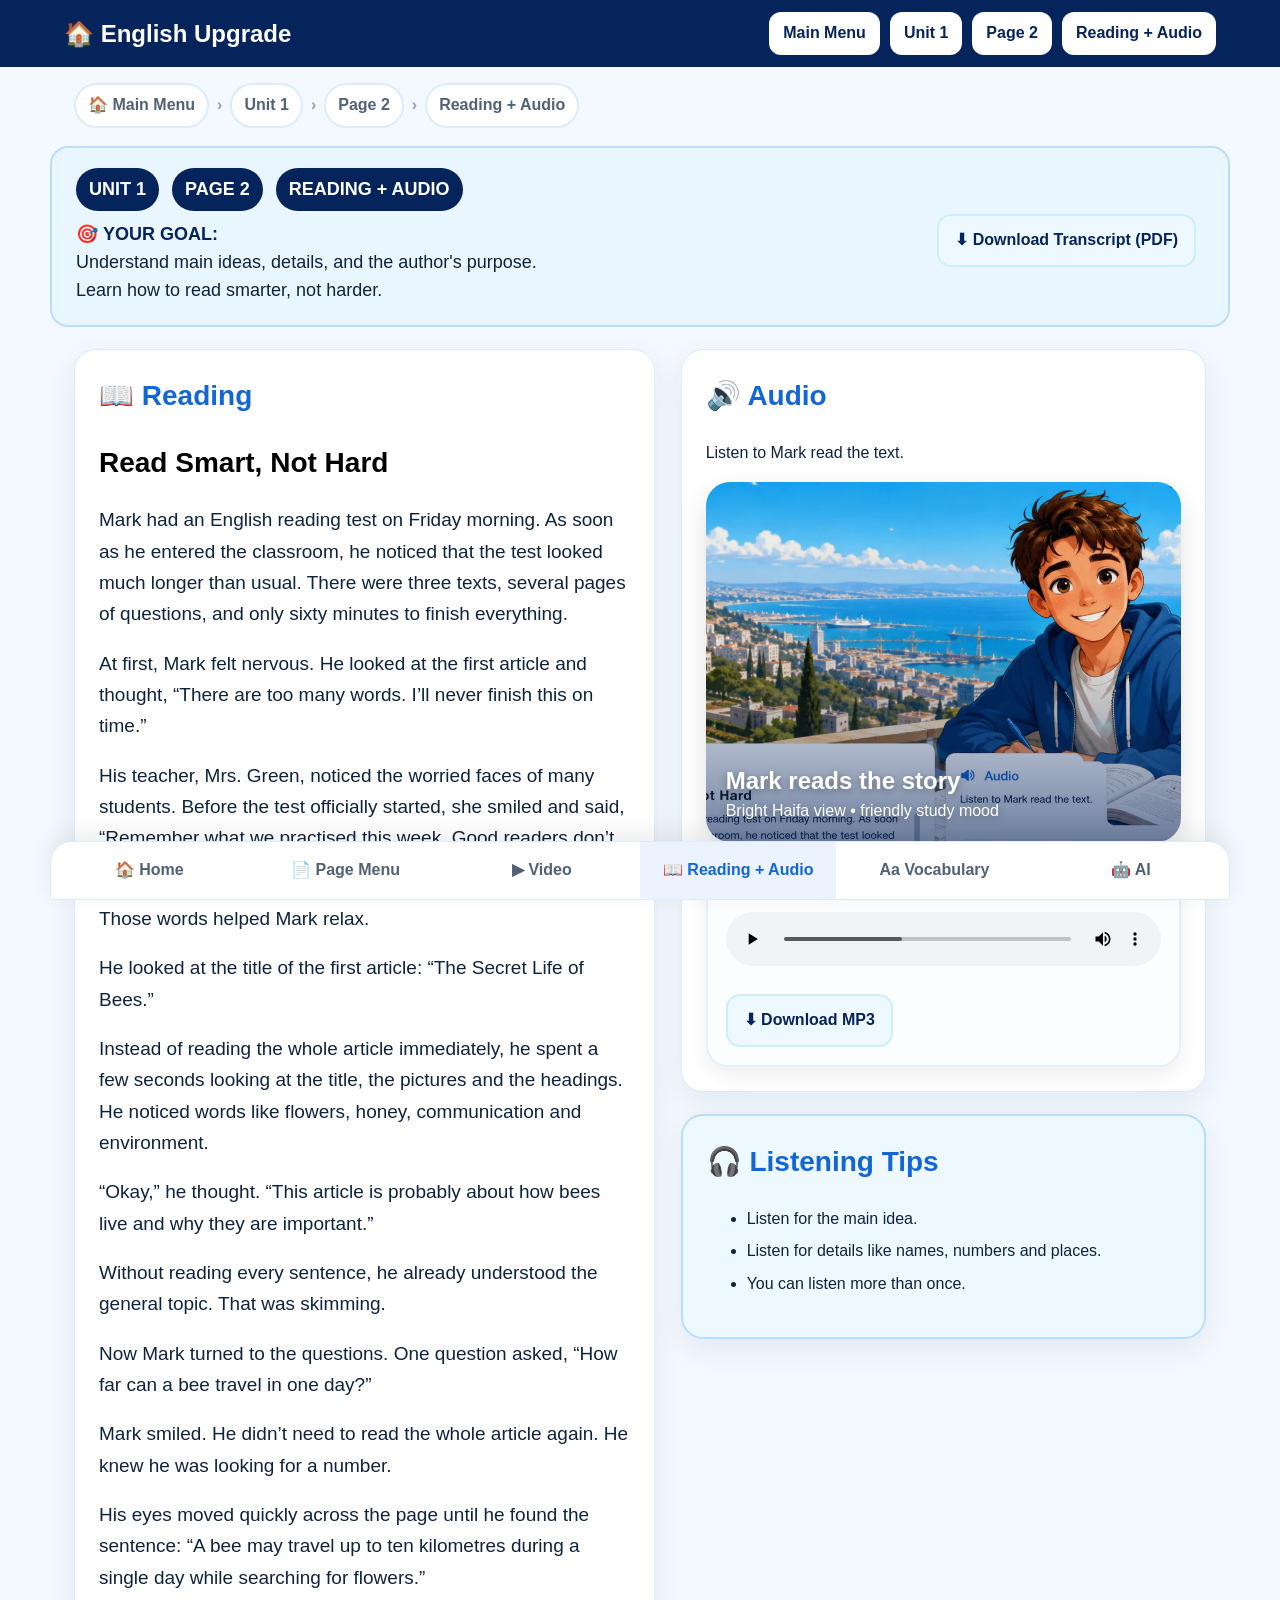
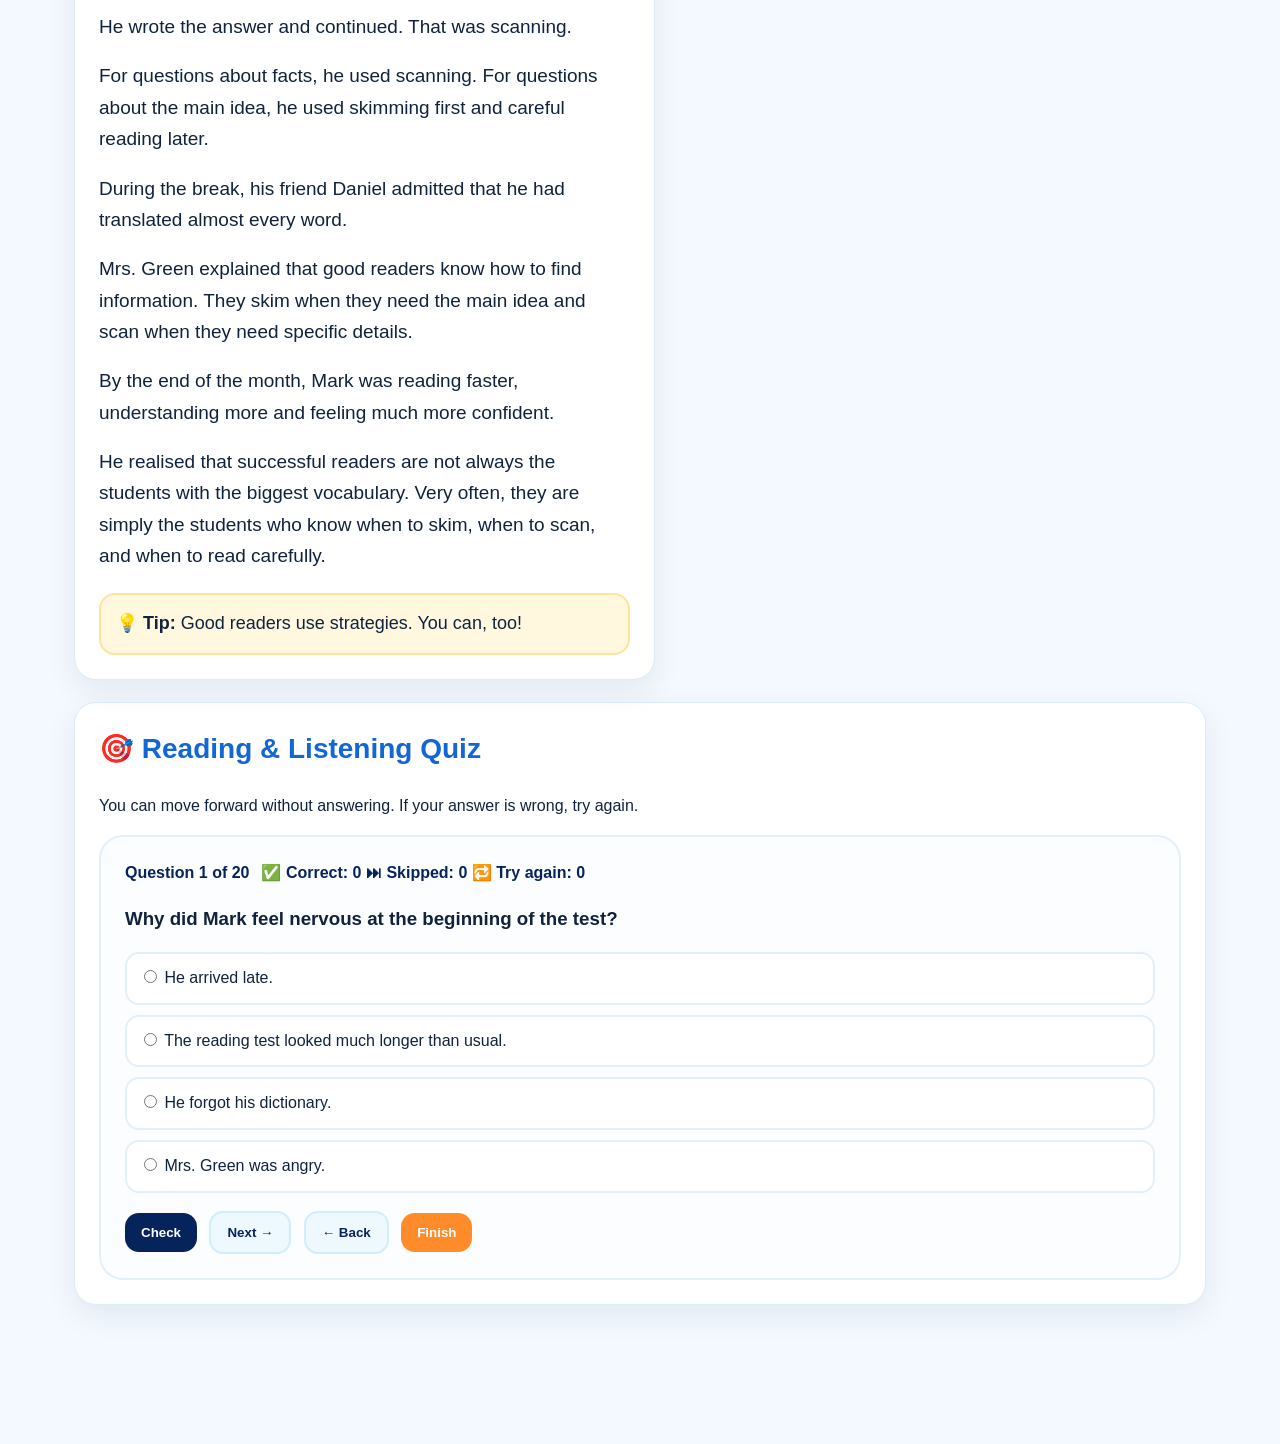
==== commit 11c3f2b9: "Add files via upload" ====
--- a/unit1/page002-audio.html
+++ b/unit1/page002-audio.html
@@ -7,11 +7,15 @@
 *{box-sizing:border-box}
 body{margin:0;font-family:Arial,Helvetica,sans-serif;background:#f4f9ff;color:#10233d;line-height:1.55}
 a{text-decoration:none;color:inherit}
-.top{background:#06245c;color:white;padding:16px 5vw;display:flex;align-items:center;justify-content:space-between;gap:20px}
+.top{background:#06245c;color:white;padding:12px 5vw;display:flex;align-items:center;justify-content:space-between;gap:18px;flex-wrap:wrap}
 .logo{font-size:24px;font-weight:900}
-.page-title{text-align:center;font-weight:900}
-.navbtn{background:white;color:#06245c;border-radius:12px;padding:10px 18px;font-weight:900}
-.hero{background:#eaf6ff;border:2px solid #b9dcff;border-radius:18px;margin:22px auto;max-width:1180px;padding:20px 24px;display:flex;justify-content:space-between;gap:20px;align-items:center}
+.top-links{display:flex;gap:10px;flex-wrap:wrap}
+.top-links a{background:white;color:#06245c;border-radius:12px;padding:9px 14px;font-weight:900}
+.breadcrumb{max-width:1180px;margin:16px auto 0;padding:0 24px;display:flex;gap:8px;flex-wrap:wrap;align-items:center;color:#526174;font-weight:900}
+.breadcrumb a{background:white;border:2px solid #dcecf8;border-radius:999px;padding:8px 12px}
+.breadcrumb span{color:#8da0b4}
+.hero{background:#eaf6ff;border:2px solid #b9dcff;border-radius:18px;margin:18px auto 22px;max-width:1180px;padding:20px 24px;display:flex;justify-content:space-between;gap:20px;align-items:center}
+.pill{display:inline-block;background:#06245c;color:white;padding:8px 13px;border-radius:999px;font-weight:800;margin:0 8px 10px 0}
 .goal{font-size:18px} .goal b{color:#06245c}
 main{max-width:1180px;margin:auto;padding:0 24px 30px}
 .layout{display:grid;grid-template-columns:1.05fr .95fr;gap:26px;align-items:start}
@@ -20,11 +24,10 @@
 .reading-title{font-size:28px;color:#000;margin:12px 0 20px}
 .transcript-full p{font-size:19px;line-height:1.65;margin:0 0 18px}
 .tip{background:#fff8df;border:2px solid #ffe39a;border-radius:16px;padding:15px;font-size:18px;margin-top:22px}
-.audio-character{display:grid;grid-template-columns:1fr 190px;gap:18px;align-items:center}
-.boy-wrap{position:relative;text-align:center;min-height:240px}
-.boy-bg{position:absolute;inset:18px 22px 0 22px;background:#dff1ff;border-radius:45% 45% 35% 35%;z-index:0}
-.boy{position:relative;z-index:1;width:170px;margin-top:10px}
-.speech{position:absolute;right:0;top:24px;z-index:2;background:white;border:3px solid #2d75d4;border-radius:18px;padding:12px;font-weight:800;max-width:155px;box-shadow:0 8px 18px rgba(0,0,0,.08)}
+.audio-hero{height:360px;border-radius:24px;background:url('../assets/characters/mark-haifa.webp') center/cover no-repeat;position:relative;overflow:hidden;margin-bottom:18px;box-shadow:0 12px 28px rgba(0,0,0,.12)}
+.audio-hero::after{content:"";position:absolute;inset:0;background:linear-gradient(to top,rgba(6,36,92,.58),rgba(6,36,92,.05) 55%)}
+.audio-hero-title{position:absolute;left:20px;bottom:18px;right:20px;z-index:2;color:white;text-shadow:0 2px 8px rgba(0,0,0,.35)}
+.audio-hero-title b{font-size:24px;display:block}
 .player{background:#fbfdff;border:2px solid #e3f0fb;border-radius:22px;padding:18px;box-shadow:0 8px 20px rgba(0,0,0,.07)}
 audio{width:100%;margin:8px 0 12px}
 .btn,button{display:inline-block;border:0;border-radius:14px;padding:12px 16px;font-weight:900;background:#06245c;color:white;margin:8px 8px 0 0;cursor:pointer}
@@ -42,21 +45,39 @@
 .wrong{color:#b00020;background:#fff2f2;border:2px solid #ffd1d1}
 .info{color:#5b3b00;background:#fff8df;border:2px solid #ffe39a}
 .score{font-size:22px;font-weight:900;background:#fff8df;border:2px solid #ffe39a;border-radius:18px;padding:16px;margin-top:18px;display:none}
-.bottom-nav{position:sticky;bottom:0;background:white;border:1px solid #dcecf8;border-radius:22px 22px 0 0;box-shadow:0 -8px 25px rgba(0,0,0,.07);max-width:1180px;margin:28px auto 0;display:grid;grid-template-columns:repeat(5,1fr);overflow:hidden}
+.bottom-nav{position:sticky;bottom:0;background:white;border:1px solid #dcecf8;border-radius:22px 22px 0 0;box-shadow:0 -8px 25px rgba(0,0,0,.07);max-width:1180px;margin:28px auto 0;display:grid;grid-template-columns:repeat(6,1fr);overflow:hidden}
 .bottom-nav a{padding:16px;text-align:center;font-weight:900;color:#526174}
 .bottom-nav a.active{background:#eaf3ff;color:#1266d6}
-@media(max-width:900px){.layout,.audio-character{grid-template-columns:1fr}.speech{position:relative;right:auto;top:auto;margin:8px auto}.bottom-nav{grid-template-columns:1fr 1fr}.top{flex-wrap:wrap}}
+@media(max-width:900px){.layout{grid-template-columns:1fr}.bottom-nav{grid-template-columns:1fr 1fr}.hero{display:block}.audio-hero{height:300px}}
 </style>
 </head>
 <body>
 <header class="top">
-  <div class="logo">☰ English Upgrade • Unit 1</div>
-  <div class="page-title">Page 002<br>Reading + Audio</div>
-  <a class="navbtn" href="page002.html">← Back</a>
+  <a class="logo" href="../index.html">🏠 English Upgrade</a>
+  <div class="top-links">
+    <a href="../index.html">Main Menu</a>
+    <a href="index.html">Unit 1</a>
+    <a href="page002.html">Page 2</a>
+    <a href="page002-reading.html">Reading + Audio</a>
+  </div>
 </header>
 
+<div class="breadcrumb">
+  <a href="../index.html">🏠 Main Menu</a><span>›</span>
+  <a href="index.html">Unit 1</a><span>›</span>
+  <a href="page002.html">Page 2</a><span>›</span>
+  <a href="page002-reading.html">Reading + Audio</a>
+</div>
+
 <section class="hero">
-  <div class="goal">🎯 <b>YOUR GOAL:</b><br>Understand main ideas, details, and the author's purpose.<br>Learn how to read smarter, not harder.</div>
+  <div class="goal">
+    <a class="pill" href="index.html">UNIT 1</a>
+    <a class="pill" href="page002.html">PAGE 2</a>
+    <a class="pill" href="page002-reading.html">READING + AUDIO</a>
+    <br>🎯 <b>YOUR GOAL:</b><br>
+    Understand main ideas, details, and the author's purpose.<br>
+    Learn how to read smarter, not harder.
+  </div>
   <a class="btn light" href="../assets/downloads/U1-002_Reading_Audio_Transcript.pdf" download>⬇ Download Transcript (PDF)</a>
 </section>
 
@@ -73,26 +94,20 @@
       <section class="panel">
         <h2>🔊 Audio</h2>
         <p>Listen to Mark read the text.</p>
-        <div class="audio-character">
-          <div class="boy-wrap">
-            <div class="boy-bg"></div>
-            <div class="speech">Hi! I'm Mark.<br>Listen to me read the story.</div>
-            <svg class="boy" viewBox="0 0 220 260" xmlns="http://www.w3.org/2000/svg" aria-label="Mark character">
-              <circle cx="110" cy="88" r="58" fill="#f0b27a"/>
-              <path d="M55 82 C60 22,160 10,170 78 C145 55,105 45,72 75 Z" fill="#5a2e18"/>
-              <path d="M65 70 C85 25,140 25,165 65 C140 44,95 50,65 70 Z" fill="#3b1f12"/>
-              <circle cx="88" cy="92" r="8" fill="#2b1b14"/><circle cx="134" cy="92" r="8" fill="#2b1b14"/>
-              <path d="M82 128 Q110 150 140 128" fill="none" stroke="#7b2d22" stroke-width="6" stroke-linecap="round"/>
-              <path d="M55 155 Q110 210 165 155 L188 260 H32 Z" fill="#1664b5"/>
-              <path d="M78 162 L110 205 L142 162" fill="#ffffff"/>
-              <path d="M65 170 L50 260 M155 170 L170 260" stroke="#0a3c78" stroke-width="8" stroke-linecap="round"/>
-              <circle cx="72" cy="98" r="5" fill="#e58c69"/><circle cx="148" cy="98" r="5" fill="#e58c69"/>
-            </svg>
+
+        <div class="audio-hero">
+          <div class="audio-hero-title">
+            <b>Mark reads the story</b>
+            Bright Haifa view • friendly study mood
           </div>
         </div>
+
         <div class="player">
           <b>Mark reads the story</b>
-          <audio controls><source src="../assets/audio/u1-002-listening.mp3" type="audio/mpeg">Your browser does not support the audio element.</audio>
+          <audio controls>
+            <source src="../assets/audio/u1-002-listening.mp3" type="audio/mpeg">
+            Your browser does not support the audio element.
+          </audio>
           <a class="btn light" href="../assets/audio/u1-002-listening.mp3" download>⬇ Download MP3</a>
         </div>
       </section>
@@ -125,18 +140,21 @@
 </main>
 
 <nav class="bottom-nav">
+  <a href="../index.html">🏠 Home</a>
+  <a href="page002.html">📄 Page Menu</a>
   <a href="page002-video.html">▶ Video</a>
   <a class="active" href="page002-reading.html">📖 Reading + Audio</a>
   <a href="#">Aa Vocabulary</a>
-  <a href="#">✎ Grammar</a>
-  <a href="#">🤖 AI Practice</a>
+  <a href="#">🤖 AI</a>
 </nav>
 
 <script>
 const questions = [{"type": "mc", "q": "Why did Mark feel nervous at the beginning of the test?", "options": ["He arrived late.", "The reading test looked much longer than usual.", "He forgot his dictionary.", "Mrs. Green was angry."], "answer": 1, "exp": "Mark saw three texts, many questions and only sixty minutes."}, {"type": "mc", "q": "What was the title of the first article?", "options": ["The Secret Life of Bees", "The History of Flowers", "How to Pass English Tests", "The Life of Daniel"], "answer": 0, "exp": "The article was called “The Secret Life of Bees”."}, {"type": "mc", "q": "Which words helped Mark predict the topic?", "options": ["football, results, business", "flowers, honey, communication, environment", "school, homework, grades", "teacher, classroom, exam"], "answer": 1, "exp": "These words pointed to bees and their importance."}, {"type": "mc", "q": "What is skimming in this story?", "options": ["Reading quickly to understand the general topic", "Looking for one exact number", "Translating every word", "Skipping all questions"], "answer": 0, "exp": "Skimming is reading quickly for the main idea."}, {"type": "mc", "q": "What did Mark scan for in the bee article?", "options": ["A person’s name", "A colour", "A number", "A place"], "answer": 2, "exp": "He needed a number: how far a bee can travel."}, {"type": "mc", "q": "How far can a bee travel in one day?", "options": ["One kilometre", "Five kilometres", "Ten kilometres", "Twenty kilometres"], "answer": 2, "exp": "The text says up to ten kilometres."}, {"type": "mc", "q": "What mistake did Daniel make?", "options": ["He answered too quickly.", "He translated almost every word.", "He ignored all questions.", "He forgot to write his name."], "answer": 1, "exp": "Daniel translated nearly every word, which slowed him down."}, {"type": "mc", "q": "What did Mrs. Green say good readers know how to do?", "options": ["Memorize every text", "Find information", "Avoid hard texts", "Write faster than others"], "answer": 1, "exp": "She said good readers know how to find information."}, {"type": "mc", "q": "When should Mark use scanning?", "options": ["When he needs the main idea", "When he needs specific details", "When he wants to read for fun", "When he writes a composition"], "answer": 1, "exp": "Scanning is for specific information."}, {"type": "mc", "q": "What is the main message of the story?", "options": ["Long texts are impossible.", "Students should translate everything.", "Good reading strategies make reading easier.", "Vocabulary is the only important skill."], "answer": 2, "exp": "The story shows that strategies make reading easier."}, {"type": "mc", "q": "True or False: Mark had only thirty minutes to finish the test.", "options": ["True", "False"], "answer": 1, "exp": "He had sixty minutes."}, {"type": "mc", "q": "True or False: Mark used skimming before reading the whole article.", "options": ["True", "False"], "answer": 0, "exp": "He looked at the title, pictures and headings first."}, {"type": "mc", "q": "True or False: Scanning helped Mark find a number in the article.", "options": ["True", "False"], "answer": 0, "exp": "He scanned for how far a bee can travel."}, {"type": "mc", "q": "True or False: Daniel finished faster because he translated every word.", "options": ["True", "False"], "answer": 1, "exp": "Translating every word made him slower."}, {"type": "mc", "q": "True or False: By the end of the month, Mark felt more confident.", "options": ["True", "False"], "answer": 0, "exp": "The story says he felt much more confident."}, {"type": "typed", "q": "What animal was the first article about?", "answers": ["bee", "bees"], "exp": "The article was about bees."}, {"type": "typed", "q": "Write one word from the article that helped Mark predict the topic.", "answers": ["flowers", "honey", "communication", "environment"], "exp": "Any of these words is accepted."}, {"type": "typed", "q": "What reading strategy means finding specific details?", "answers": ["scanning", "scan"], "exp": "Scanning means looking for specific information."}, {"type": "typed", "q": "What reading strategy means understanding the main idea quickly?", "answers": ["skimming", "skim"], "exp": "Skimming means reading quickly for the main idea."}, {"type": "main", "q": "What is the main lesson of the story?", "keywords": ["skim", "scan", "strategy", "strategies", "read", "reading", "smart"], "exp": "A good answer mentions reading smartly and using skimming/scanning strategies."}];
 let current = 0;
 let state = questions.map(() => ({status:"new", attempts:0, answer:""}));
+
 function norm(s){return (s||"").toLowerCase().trim().replace(/[.,!?]/g,"");}
+
 function renderQuestion(){
  const q=questions[current], st=state[current];
  document.getElementById("feedback").style.display="none";
@@ -165,12 +183,14 @@
    fb.style.display="block";
  }
 }
+
 function updateStats(){
  const correct=state.filter(s=>s.status==="correct").length;
  const skipped=state.filter(s=>s.status==="skipped").length;
  const tried=state.filter(s=>s.status==="wrong").length;
  document.getElementById("stats").textContent="✅ Correct: "+correct+"  ⏭ Skipped: "+skipped+"  🔁 Try again: "+tried;
 }
+
 function getAnswer(){
  const q=questions[current];
  if(q.type==="mc"){
@@ -180,6 +200,7 @@
  const box=document.getElementById("typedAnswer");
  return box ? box.value : "";
 }
+
 function checkAnswer(){
  const q=questions[current], st=state[current], fb=document.getElementById("feedback");
  const ans=getAnswer();
@@ -205,17 +226,20 @@
  }
  fb.style.display="block"; updateStats();
 }
+
 function nextQuestion(){
  const ans=getAnswer();
  if(ans) state[current].answer=ans;
  if(!ans && state[current].status==="new") state[current].status="skipped";
  if(current < questions.length-1){ current++; renderQuestion(); } else finishQuiz();
 }
+
 function prevQuestion(){
  const ans=getAnswer();
  if(ans) state[current].answer=ans;
  if(current>0){ current--; renderQuestion(); }
 }
+
 function finishQuiz(){
  const correct=state.filter(s=>s.status==="correct").length;
  const skipped=state.filter(s=>s.status==="skipped" || s.status==="new").length;
